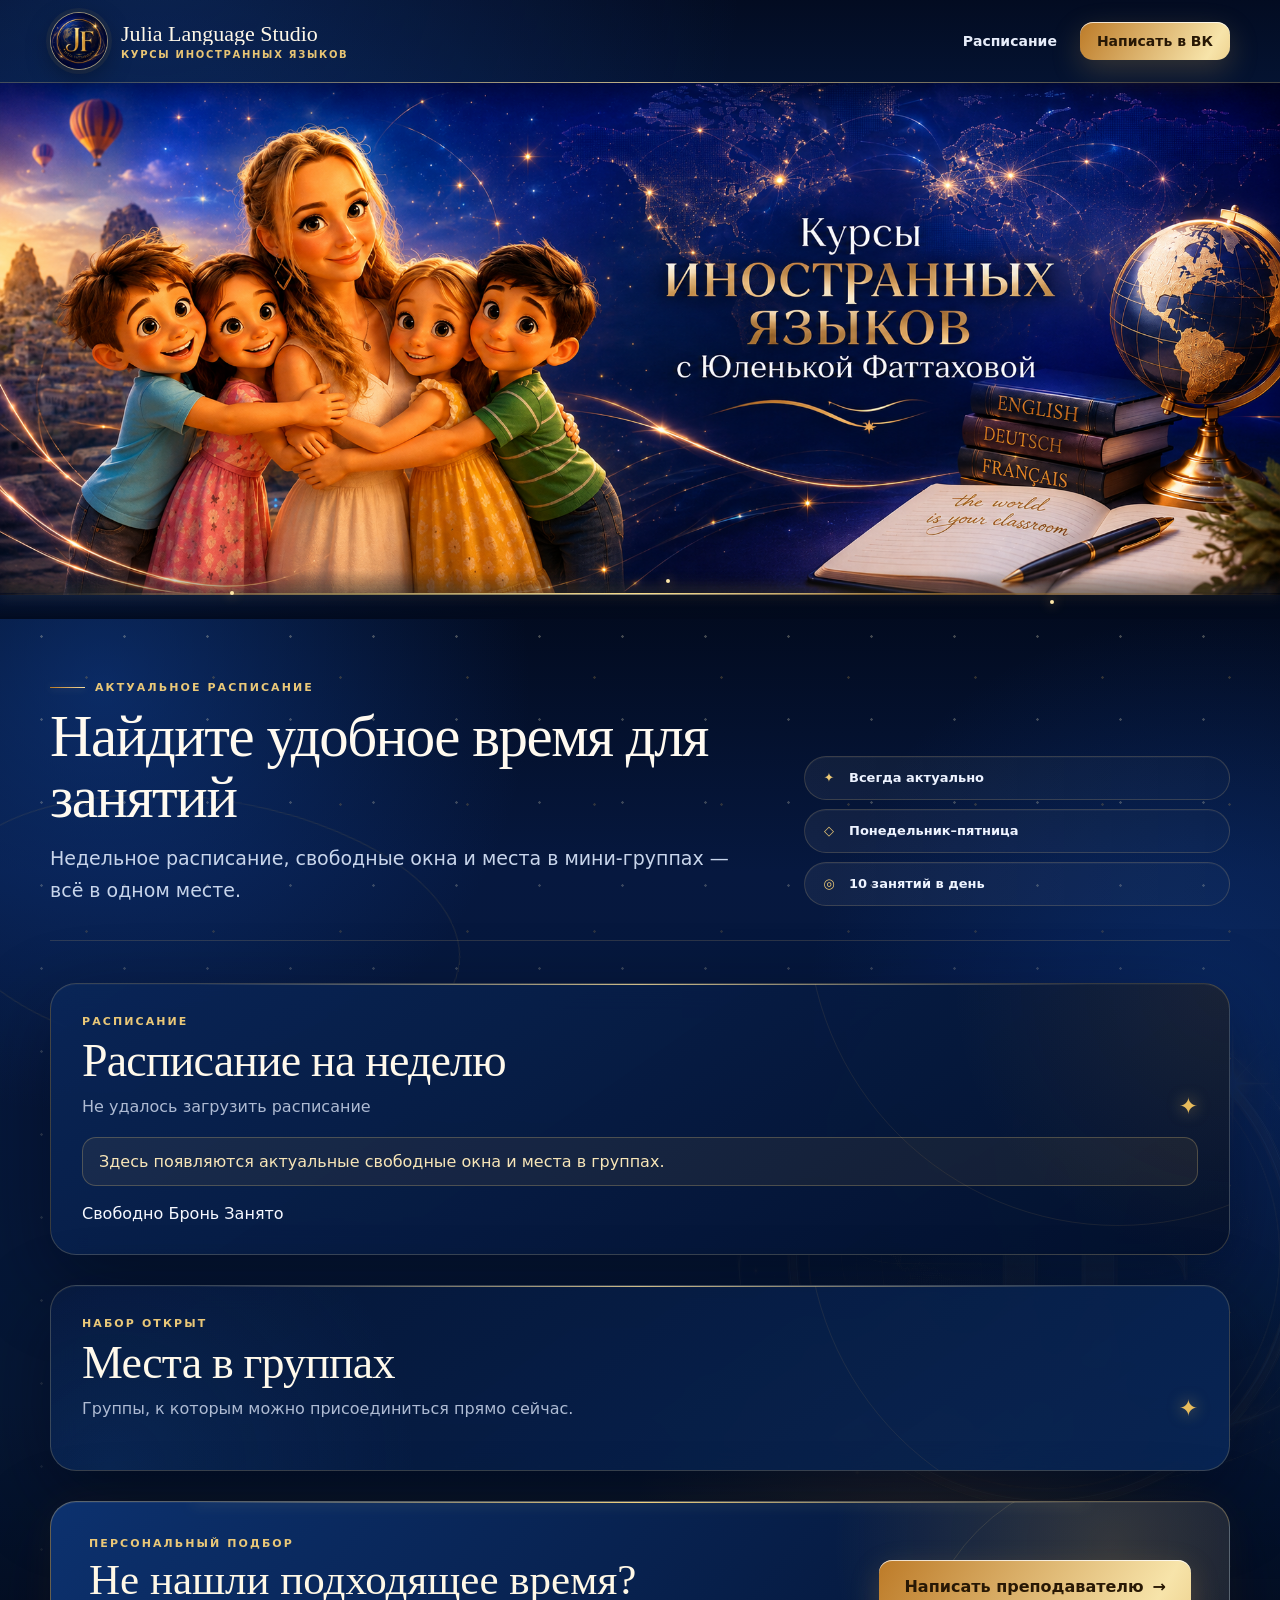
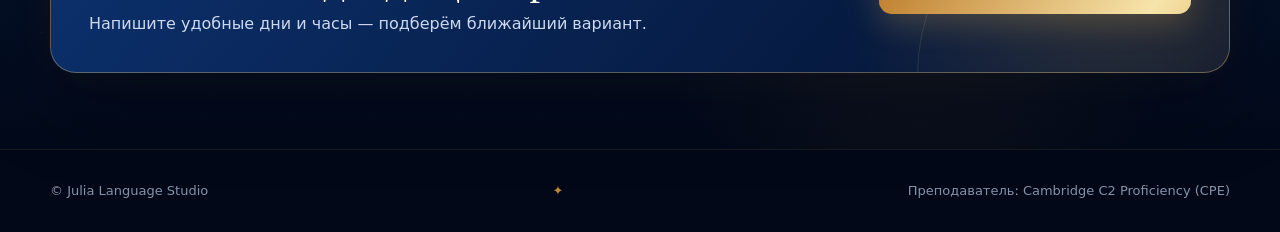
==== index.html @ e63763d5 "Replace free-window cards with weekly schedule grid" ====
<!doctype html>
<html lang="ru">
<head>
  <meta charset="utf-8">
  <meta name="viewport" content="width=device-width, initial-scale=1">
  <meta name="theme-color" content="#020b20">
  <title>Julia Language Studio — расписание</title>
  <meta name="description" content="Актуальное расписание и места в группах Julia Language Studio.">
  <link rel="stylesheet" href="styles.css?v=7">
  <link rel="stylesheet" href="schedule-grid.css?v=1">
</head>
<body class="public-body">
  <header class="topbar" id="top">
    <div class="container nav">
      <a class="brand" href="#top" aria-label="Julia Language Studio — на главную">
        <img class="brand-logo" src="assets/logo.png?v=6" alt="Логотип JF Julia Fattakhova">
        <span class="brand-copy">
          <strong>Julia Language Studio</strong>
          <span>Курсы иностранных языков</span>
        </span>
      </a>
      <nav class="nav-actions" aria-label="Основная навигация">
        <a class="nav-link" href="#schedule">Расписание</a>
        <a class="btn btn-gold btn-compact" href="https://vk.ru/club241020936" target="_blank" rel="noopener">Написать в ВК</a>
      </nav>
    </div>
  </header>

  <section class="cover-section" aria-label="Курсы иностранных языков с Юленькой Фаттаховой">
    <img class="cover-image" src="assets/cover.png?v=6" alt="Преподаватель Юлия Фаттахова с детьми на фоне карты мира" fetchpriority="high">
  </section>

  <main class="site-main">
    <div class="cover-transition" aria-hidden="true"><span></span><i></i><i></i><i></i></div>

    <section class="intro container reveal">
      <div class="intro-copy">
        <div class="eyebrow"><span></span> Актуальное расписание</div>
        <h1>Найдите удобное время для занятий</h1>
        <p>Недельное расписание, свободные окна и места в мини-группах — всё в одном месте.</p>
      </div>
      <div class="hero-badges" aria-label="Преимущества">
        <span class="badge"><span aria-hidden="true">✦</span> Всегда актуально</span>
        <span class="badge"><span aria-hidden="true">◇</span> Понедельник–пятница</span>
        <span class="badge"><span aria-hidden="true">◎</span> 10 занятий в день</span>
      </div>
    </section>

    <div class="container schedule-container">
      <section class="section schedule-shell reveal" id="schedule">
        <div class="section-head">
          <div>
            <div class="section-kicker">Расписание</div>
            <h2>Расписание на неделю</h2>
            <p id="updatedText">Загружаю актуальное расписание…</p>
          </div>
          <span class="section-ornament" aria-hidden="true">✦</span>
        </div>
        <div id="notice" class="notice hidden"></div>

        <div class="schedule-legend" aria-label="Обозначения статусов">
          <span><i class="legend-dot legend-free"></i>Свободно</span>
          <span><i class="legend-dot legend-hold"></i>Бронь</span>
          <span><i class="legend-dot legend-busy"></i>Занято</span>
        </div>

        <div class="weekly-scroll" aria-live="polite">
          <div id="weeklySchedule"></div>
        </div>
      </section>

      <section class="section schedule-shell groups-shell reveal" id="groupsSection">
        <div class="section-head">
          <div>
            <div class="section-kicker">Набор открыт</div>
            <h2>Места в группах</h2>
            <p>Группы, к которым можно присоединиться прямо сейчас.</p>
          </div>
          <span class="section-ornament" aria-hidden="true">✦</span>
        </div>
        <div class="grid" id="groupsGrid" aria-live="polite"></div>
      </section>

      <section class="cta reveal">
        <div class="cta-copy">
          <div class="section-kicker">Персональный подбор</div>
          <h2>Не нашли подходящее время?</h2>
          <p>Напишите удобные дни и часы — подберём ближайший вариант.</p>
        </div>
        <div class="cta-actions">
          <a class="btn btn-gold btn-large" href="https://vk.ru/club241020936" target="_blank" rel="noopener">Написать преподавателю <span aria-hidden="true">→</span></a>
        </div>
      </section>
    </div>
  </main>

  <footer class="footer">
    <div class="container footer-inner">
      <span>© Julia Language Studio</span>
      <span class="footer-star" aria-hidden="true">✦</span>
      <span>Преподаватель: Cambridge C2 Proficiency (CPE)</span>
    </div>
  </footer>

  <script src="app.js?v=7"></script>
</body>
</html>
---- styles.css ----
:root {
  --night: #020817;
  --navy: #030d26;
  --navy-2: #06183f;
  --navy-3: #0b2c68;
  --gold: #d6a84e;
  --gold-light: #f5dda0;
  --gold-dark: #9d641c;
  --cream: #fff8e8;
  --text: #f7f9ff;
  --muted: #aebbd3;
  --ink: #17233c;
  --green: #58d9a0;
  --yellow: #f2bd55;
  --red: #dc7777;
  --line: rgba(240, 205, 126, .22);
  --glass: rgba(7, 25, 61, .78);
  --shadow: 0 28px 80px rgba(0, 4, 17, .42);
  --radius: 26px;
}

* { box-sizing: border-box; }
html { scroll-behavior: smooth; }
body { margin: 0; font-family: Inter, ui-sans-serif, system-ui, -apple-system, BlinkMacSystemFont, "Segoe UI", sans-serif; }
a { color: inherit; }
button, input, select, textarea { font: inherit; }
button { cursor: pointer; }
img { max-width: 100%; }
.hidden { display: none !important; }
.container { width: min(1180px, calc(100% - 40px)); margin-inline: auto; }

.btn {
  position: relative;
  isolation: isolate;
  overflow: hidden;
  border: 0;
  border-radius: 13px;
  padding: 12px 18px;
  font-weight: 800;
  text-decoration: none;
  display: inline-flex;
  align-items: center;
  justify-content: center;
  gap: 9px;
  transition: transform .24s ease, box-shadow .24s ease, border-color .24s ease;
}
.btn-gold {
  color: #281805;
  background: linear-gradient(120deg, #bd7b28 0%, #f7e4aa 42%, #d4a249 68%, #a9671e 100%);
  background-size: 220% 100%;
  box-shadow: 0 10px 30px rgba(214, 168, 78, .24), inset 0 1px 0 rgba(255, 255, 255, .76);
}
.btn-ghost { color: #fff; border: 1px solid rgba(242, 216, 141, .34); background: rgba(255, 255, 255, .035); }
.btn-primary { background: linear-gradient(135deg, #286ee1, #174ba5); color: #fff; }
.btn-secondary { background: #edf3ff; color: #1a4b9b; }
.btn-danger { background: #fff0f0; color: #b63737; }
.btn-success { background: #e8f8f1; color: #14764e; }
.btn-compact { padding: 11px 17px; font-size: 14px; }
.btn-large { min-height: 54px; padding-inline: 25px; }

/* ---------- PUBLIC SITE ---------- */
.public-body {
  min-width: 0;
  min-height: 100vh;
  overflow-x: hidden;
  color: var(--text);
  background: var(--night);
}

.topbar {
  position: relative;
  z-index: 20;
  background:
    radial-gradient(circle at 12% -70%, rgba(28, 84, 184, .32), transparent 52%),
    linear-gradient(180deg, rgba(3, 12, 34, .98), rgba(4, 19, 50, .98));
  border-bottom: 1px solid rgba(245, 221, 160, .25);
  box-shadow: 0 8px 30px rgba(0, 0, 0, .32);
}
.topbar::after {
  content: "";
  position: absolute;
  inset: auto 0 -1px;
  height: 1px;
  background: linear-gradient(90deg, transparent 10%, rgba(245, 221, 160, .7), transparent 90%);
}
.nav {
  min-height: 82px;
  display: flex;
  align-items: center;
  justify-content: space-between;
  gap: 20px;
}
.brand {
  display: flex;
  align-items: center;
  gap: 13px;
  min-width: 0;
  text-decoration: none;
}
.brand-logo {
  width: 58px;
  height: 58px;
  flex: 0 0 auto;
  object-fit: contain;
  border-radius: 50%;
  border: 1px solid rgba(245, 221, 160, .6);
  background: #06163a;
  box-shadow: 0 0 0 4px rgba(214, 168, 78, .07), 0 8px 25px rgba(0, 0, 0, .35);
}
.brand-copy { display: grid; gap: 4px; min-width: 0; }
.brand-copy strong {
  overflow: hidden;
  color: var(--cream);
  font-family: Georgia, "Times New Roman", serif;
  font-size: clamp(18px, 2vw, 22px);
  font-weight: 500;
  line-height: 1.05;
  white-space: nowrap;
  text-overflow: ellipsis;
}
.brand-copy > span {
  color: #e8c574;
  font-size: 10px;
  font-weight: 700;
  letter-spacing: .17em;
  text-transform: uppercase;
}
.nav-actions { display: flex; align-items: center; justify-content: flex-end; gap: 23px; }
.nav-link {
  color: #e7edfa;
  font-size: 14px;
  font-weight: 700;
  text-decoration: none;
  transition: color .2s ease;
}

.cover-section {
  position: relative;
  width: 100%;
  overflow: hidden;
  line-height: 0;
  background: #061536;
}
.cover-section::after {
  content: "";
  position: absolute;
  inset: auto 0 0;
  height: 2px;
  background: linear-gradient(90deg, transparent, #f7d980 30%, #fff5cf 50%, #d59435 70%, transparent);
  box-shadow: 0 0 18px rgba(238, 186, 78, .8);
}
.cover-image {
  display: block;
  width: 100%;
  height: auto;
  margin: 0;
}

.site-main {
  position: relative;
  isolation: isolate;
  padding: 66px 0 76px;
  background:
    radial-gradient(circle at 8% 8%, rgba(17, 65, 148, .56), transparent 27%),
    radial-gradient(circle at 94% 36%, rgba(15, 63, 146, .42), transparent 28%),
    radial-gradient(circle at 72% 82%, rgba(199, 138, 37, .12), transparent 22%),
    linear-gradient(180deg, #020a1d 0%, #06183f 24%, #061735 70%, #020919 100%);
}
.site-main::before {
  content: "";
  position: absolute;
  inset: 0;
  z-index: -2;
  pointer-events: none;
  opacity: .34;
  background-image:
    radial-gradient(circle, rgba(255, 245, 207, .78) 0 1px, transparent 1.5px),
    radial-gradient(circle, rgba(214, 168, 78, .7) 0 1px, transparent 1.5px);
  background-position: 0 0, 23px 19px;
  background-size: 83px 83px, 127px 127px;
  mask-image: linear-gradient(to bottom, #000, rgba(0, 0, 0, .25) 82%, transparent);
}
.site-main::after {
  content: "";
  position: absolute;
  z-index: -1;
  right: -90px;
  top: 29%;
  width: min(650px, 60vw);
  aspect-ratio: 1;
  opacity: .035;
  background: url("assets/logo.png?v=6") center / contain no-repeat;
  pointer-events: none;
}
.cover-transition {
  position: absolute;
  z-index: 1;
  inset: -24px 0 auto;
  height: 48px;
  pointer-events: none;
  background: linear-gradient(180deg, rgba(1, 6, 18, 0), rgba(2, 10, 29, .95));
}
.cover-transition span {
  position: absolute;
  top: 22px;
  left: 0;
  right: 0;
  height: 1px;
  background: linear-gradient(90deg, transparent 4%, rgba(214, 168, 78, .2), #f8dc8a 50%, rgba(214, 168, 78, .2), transparent 96%);
  box-shadow: 0 0 13px rgba(238, 186, 78, .9);
}
.cover-transition i {
  position: absolute;
  width: 4px;
  height: 4px;
  top: 20px;
  left: 18%;
  border-radius: 50%;
  background: #ffe8a9;
  box-shadow: 0 0 12px #edaf43;
  animation: particle-float 4s ease-in-out infinite;
}
.cover-transition i:nth-of-type(2) { left: 52%; top: 8px; animation-delay: -1.2s; }
.cover-transition i:nth-of-type(3) { left: 82%; top: 29px; animation-delay: -2.5s; }

.intro {
  position: relative;
  display: grid;
  grid-template-columns: minmax(0, 1.25fr) minmax(280px, .75fr);
  align-items: end;
  gap: 44px;
  margin-bottom: 42px;
  padding-block: 12px 34px;
  border-bottom: 1px solid rgba(240, 205, 126, .16);
}
.intro::before {
  content: "";
  position: absolute;
  left: -110px;
  bottom: -120px;
  width: 520px;
  height: 260px;
  z-index: -1;
  border: 1px solid rgba(226, 176, 73, .12);
  border-radius: 50%;
  transform: rotate(8deg);
}
.eyebrow, .section-kicker {
  color: #eac878;
  font-size: 11px;
  font-weight: 850;
  letter-spacing: .19em;
  text-transform: uppercase;
}
.eyebrow { display: inline-flex; align-items: center; gap: 10px; }
.eyebrow span { width: 35px; height: 1px; background: linear-gradient(90deg, #b77822, #f6dda0); box-shadow: 0 0 8px rgba(246, 221, 160, .4); }
.intro h1 {
  max-width: 760px;
  margin: 12px 0 15px;
  color: #fffaf0;
  font-family: Georgia, "Times New Roman", serif;
  font-size: clamp(38px, 4.6vw, 62px);
  font-weight: 400;
  line-height: 1.04;
  letter-spacing: -.025em;
}
.intro p {
  max-width: 740px;
  margin: 0;
  color: #c8d5eb;
  font-size: clamp(16px, 1.55vw, 19px);
  line-height: 1.65;
}
.hero-badges { display: grid; gap: 9px; justify-items: stretch; }
.badge {
  display: flex;
  align-items: center;
  gap: 10px;
  min-height: 44px;
  padding: 9px 14px;
  border: 1px solid rgba(240, 205, 126, .18);
  border-radius: 999px;
  color: #edf3ff;
  font-size: 13px;
  font-weight: 700;
  background: linear-gradient(90deg, rgba(255, 255, 255, .055), rgba(255, 255, 255, .02));
  box-shadow: inset 0 1px 0 rgba(255, 255, 255, .035);
  backdrop-filter: blur(10px);
}
.badge > span { width: 20px; color: #edc976; text-align: center; }

.schedule-container { position: relative; }
.section { margin-bottom: 30px; scroll-margin-top: 20px; }
.schedule-shell {
  position: relative;
  overflow: hidden;
  padding: 31px;
  border: 1px solid rgba(240, 205, 126, .21);
  border-radius: var(--radius);
  background:
    radial-gradient(circle at 100% 0%, rgba(202, 146, 46, .1), transparent 23%),
    linear-gradient(145deg, rgba(10, 38, 88, .9), rgba(3, 16, 43, .94));
  box-shadow: var(--shadow), inset 0 1px 0 rgba(255, 255, 255, .035);
  backdrop-filter: blur(14px);
}
.schedule-shell::before {
  content: "";
  position: absolute;
  inset: 0 12% auto;
  height: 1px;
  background: linear-gradient(90deg, transparent, rgba(247, 221, 152, .82), transparent);
}
.schedule-shell::after {
  content: "";
  position: absolute;
  right: -200px;
  top: -380px;
  width: 620px;
  height: 620px;
  border: 1px solid rgba(235, 187, 86, .09);
  border-radius: 50%;
  pointer-events: none;
}
.groups-shell {
  background:
    radial-gradient(circle at 5% 100%, rgba(28, 91, 177, .18), transparent 27%),
    linear-gradient(145deg, rgba(5, 22, 55, .96), rgba(9, 39, 88, .88));
}
.section-head {
  position: relative;
  z-index: 1;
  display: flex;
  align-items: end;
  justify-content: space-between;
  gap: 20px;
  margin-bottom: 18px;
}
.section-head h2 {
  margin: 6px 0 0;
  color: #fff9eb;
  font-family: Georgia, "Times New Roman", serif;
  font-size: clamp(32px, 4vw, 46px);
  font-weight: 400;
  letter-spacing: -.018em;
}
.section-head p { margin: 8px 0 0; color: var(--muted); line-height: 1.5; }
.section-ornament { color: #e8bc5c; font-size: 23px; text-shadow: 0 0 16px rgba(232, 188, 92, .65); }
.notice {
  position: relative;
  z-index: 1;
  margin-bottom: 18px;
  padding: 14px 16px;
  border: 1px solid rgba(240, 205, 126, .25);
  border-radius: 14px;
  color: #f8e6b8;
  background: rgba(213, 162, 74, .08);
}
.filters { position: relative; z-index: 1; display: flex; flex-wrap: wrap; gap: 9px; margin: 16px 0 23px; }
.filter-btn {
  min-height: 40px;
  padding: 9px 16px;
  border: 1px solid rgba(240, 205, 126, .2);
  border-radius: 999px;
  color: #dce7fa;
  font-size: 13px;
  font-weight: 750;
  background: rgba(255, 255, 255, .04);
  box-shadow: inset 0 1px 0 rgba(255, 255, 255, .035);
  transition: color .22s ease, border-color .22s ease, background .22s ease, box-shadow .22s ease, transform .22s ease;
}
.filter-btn.active {
  color: #2a1904;
  border-color: #e5b95e;
  background: linear-gradient(135deg, #f5dda0, #d4a14a);
  box-shadow: 0 7px 24px rgba(213, 162, 74, .19), inset 0 1px 0 rgba(255, 255, 255, .62);
}
.grid { position: relative; z-index: 1; display: grid; grid-template-columns: repeat(3, minmax(0, 1fr)); gap: 16px; }
.card {
  position: relative;
  display: flex;
  min-width: 0;
  flex-direction: column;
  padding: 21px;
  border: 1px solid rgba(240, 205, 126, .2);
  border-radius: 20px;
  color: #eff5ff;
  background:
    radial-gradient(circle at 100% 0%, rgba(216, 164, 74, .1), transparent 28%),
    linear-gradient(145deg, rgba(14, 47, 102, .82), rgba(5, 24, 59, .92));
  box-shadow: 0 15px 38px rgba(0, 4, 18, .26), inset 0 1px 0 rgba(255, 255, 255, .035);
  transition: transform .28s ease, border-color .28s ease, box-shadow .28s ease;
  animation: card-in .55s both;
}
.card::before {
  content: "";
  position: absolute;
  inset: 0 17px auto;
  height: 1px;
  background: linear-gradient(90deg, transparent, rgba(247, 221, 152, .78), transparent);
}
.card:nth-child(2) { animation-delay: .08s; }
.card:nth-child(3) { animation-delay: .16s; }
.slot-top { display: flex; justify-content: space-between; gap: 13px; align-items: flex-start; }
.slot-date { color: #f7e4af; font-size: 17px; font-weight: 800; text-transform: capitalize; }
.slot-time { margin-top: 10px; color: #fff; font-size: clamp(31px, 3vw, 38px); font-weight: 850; line-height: 1; letter-spacing: -.025em; }
.slot-meta { display: flex; flex-wrap: wrap; gap: 7px; margin-top: 16px; }
.chip {
  padding: 6px 9px;
  border: 1px solid rgba(255, 255, 255, .065);
  border-radius: 999px;
  color: #d7e3f8;
  font-size: 11px;
  font-weight: 750;
  background: rgba(255, 255, 255, .055);
}
.status { display: inline-flex; align-items: center; gap: 7px; padding: 7px 9px; border-radius: 999px; font-size: 11px; font-weight: 850; white-space: nowrap; }
.status::before { content: ""; width: 7px; height: 7px; border-radius: 50%; background: currentColor; box-shadow: 0 0 8px currentColor; }
.status-free { color: var(--green); background: rgba(77, 210, 150, .1); }
.status-hold { color: var(--yellow); background: rgba(242, 189, 85, .1); }
.status-busy { color: var(--red); background: rgba(220, 119, 119, .1); }
.slot-note { margin: 15px 0 0; color: #bac7dc; line-height: 1.5; }
.card-action {
  display: inline-flex;
  align-items: center;
  justify-content: space-between;
  gap: 12px;
  width: 100%;
  min-height: 44px;
  margin-top: auto;
  padding: 15px 2px 0;
  border-top: 1px solid rgba(240, 205, 126, .13);
  color: #efcb77;
  font-size: 13px;
  font-weight: 800;
  text-decoration: none;
}
.slot-meta + .card-action, .slot-note + .card-action { margin-top: 18px; }
.card-action span { font-size: 17px; transition: transform .2s ease; }
.group-card h3 { margin: 0 0 8px; color: #fff4d1; font-family: Georgia, "Times New Roman", serif; font-size: 23px; font-weight: 500; }
.group-card .big-number { color: #efcb77; font-size: 30px; font-weight: 850; }
.group-row { display: flex; justify-content: space-between; gap: 14px; padding: 9px 0; color: #aebbd0; border-bottom: 1px solid rgba(255, 255, 255, .07); font-size: 14px; }
.group-row:first-of-type { margin-top: 9px; }
.group-row:last-of-type { border-bottom: 0; }
.group-row b { color: #eef5ff; text-align: right; }
.empty {
  grid-column: 1 / -1;
  padding: 35px 22px;
  border: 1px dashed rgba(240, 205, 126, .24);
  border-radius: 20px;
  color: #aebbd1;
  text-align: center;
  background: rgba(255, 255, 255, .025);
}
.empty strong { display: block; margin-bottom: 7px; color: #fff4d2; font-family: Georgia, "Times New Roman", serif; font-size: 22px; font-weight: 500; }

.cta {
  position: relative;
  overflow: hidden;
  display: grid;
  grid-template-columns: minmax(0, 1.2fr) minmax(260px, .8fr);
  align-items: center;
  gap: 30px;
  padding: 35px 38px;
  border: 1px solid rgba(240, 205, 126, .34);
  border-radius: var(--radius);
  background:
    radial-gradient(circle at 90% 25%, rgba(231, 180, 74, .2), transparent 26%),
    linear-gradient(130deg, #0c316e, #061b42 68%, #07132e);
  box-shadow: var(--shadow), inset 0 1px 0 rgba(255, 255, 255, .06), 0 0 45px rgba(213, 162, 74, .06);
}
.cta::before {
  content: "";
  position: absolute;
  inset: 0 12% auto;
  height: 1px;
  background: linear-gradient(90deg, transparent, #f1d17f, transparent);
  box-shadow: 0 0 14px rgba(241, 209, 127, .7);
}
.cta::after {
  content: "";
  position: absolute;
  right: -100px;
  bottom: -210px;
  width: 410px;
  height: 410px;
  border: 1px solid rgba(241, 209, 127, .12);
  border-radius: 50%;
  pointer-events: none;
}
.cta-copy, .cta-actions { position: relative; z-index: 1; }
.cta h2 { margin: 7px 0 9px; color: #fff8e6; font-family: Georgia, "Times New Roman", serif; font-size: clamp(31px, 3.7vw, 43px); font-weight: 400; line-height: 1.05; }
.cta p { margin: 0; color: #cdd9ee; line-height: 1.6; }
.cta-actions { display: flex; justify-content: flex-end; }

.footer {
  color: #8492aa;
  background: #020817;
  border-top: 1px solid rgba(240, 205, 126, .1);
}
.footer-inner { min-height: 82px; display: flex; align-items: center; justify-content: space-between; gap: 16px; font-size: 13px; }
.footer-star { color: #bd8733; }

.reveal { animation: reveal-in .75s ease both; }
.schedule-shell { animation-delay: .08s; }
.groups-shell { animation-delay: .14s; }
.cta { animation-delay: .2s; }

@keyframes reveal-in { from { opacity: 0; transform: translateY(18px); } to { opacity: 1; transform: none; } }
@keyframes card-in { from { opacity: 0; transform: translateY(12px); } to { opacity: 1; transform: none; } }
@keyframes particle-float { 0%, 100% { transform: translateY(0); opacity: .45; } 50% { transform: translateY(-10px); opacity: 1; } }

@media (hover: hover) {
  .btn:hover { transform: translateY(-2px); }
  .btn-gold:hover { background-position: 100% 0; box-shadow: 0 14px 36px rgba(214, 168, 78, .34), inset 0 1px 0 rgba(255, 255, 255, .8); }
  .nav-link:hover { color: #f4d58d; }
  .filter-btn:hover { transform: translateY(-1px); border-color: rgba(240, 205, 126, .52); background-color: rgba(255, 255, 255, .065); }
  .filter-btn.active:hover { background: linear-gradient(135deg, #f5dda0, #d4a14a); }
  .card:hover { transform: translateY(-5px); border-color: rgba(245, 211, 132, .46); box-shadow: 0 22px 48px rgba(0, 4, 18, .38), 0 0 26px rgba(214, 168, 78, .08); }
  .card-action:hover span { transform: translateX(4px); }
}

/* ---------- ADMIN ---------- */
.admin-body { background: #f4f7fb; color: var(--ink); }
.admin-shell { width: min(1240px, calc(100% - 28px)); margin: 26px auto 60px; }
.admin-head { display: flex; justify-content: space-between; align-items: center; gap: 18px; margin-bottom: 20px; }
.admin-title h1 { margin: 0; color: var(--navy); font-size: clamp(32px, 5vw, 52px); line-height: 1; }
.admin-title p { margin: 8px 0 0; color: #6d7890; }
.panel { background: #fff; border: 1px solid #e3e9f2; border-radius: 22px; padding: 20px; box-shadow: 0 10px 30px rgba(18, 46, 92, .06); }
.panel h2 { margin: 0 0 14px; color: var(--navy); font-size: 20px; }
.login-box { max-width: 700px; margin: 70px auto; }
.security-note { background: #eef6ff; border: 1px solid #cfe2ff; color: #355b8f; border-radius: 14px; padding: 12px 14px; font-size: 13px; line-height: 1.5; }
.stat-row { display: grid; grid-template-columns: repeat(3, 1fr); gap: 10px; margin-bottom: 18px; }
.stat { background: #fff; border: 1px solid #e3e9f2; border-radius: 18px; padding: 15px; }
.stat b { display: block; color: var(--navy); font-size: 27px; }
.stat span { color: #778299; font-size: 12px; font-weight: 700; text-transform: uppercase; letter-spacing: .07em; }
.admin-grid { display: grid; grid-template-columns: 360px 1fr; gap: 18px; align-items: start; }
.form-grid { display: grid; grid-template-columns: repeat(2, minmax(0, 1fr)); gap: 12px; }
.field { display: flex; flex-direction: column; gap: 6px; }
.field.full { grid-column: 1 / -1; }
.field label { color: #59677e; font-size: 13px; font-weight: 800; }
.input, .select, .textarea { width: 100%; color: var(--ink); background: #fff; border: 1px solid #d9e1ef; border-radius: 12px; padding: 11px 12px; outline: none; }
.input:focus, .select:focus, .textarea:focus { border-color: #5e91e9; box-shadow: 0 0 0 3px rgba(55, 116, 218, .1); }
.textarea { min-height: 88px; resize: vertical; }
.check { display: flex; align-items: center; gap: 8px; color: #55627a; font-size: 14px; }
.actions { display: flex; flex-wrap: wrap; gap: 9px; margin-top: 14px; }
.admin-list { display: grid; gap: 10px; }
.admin-item { display: grid; grid-template-columns: 1fr auto; gap: 12px; align-items: center; padding: 14px; border: 1px solid #e3e9f2; border-radius: 16px; }
.admin-item-title { color: var(--navy); font-weight: 850; }
.admin-item-sub { margin-top: 4px; color: #748096; font-size: 13px; }
.admin-item-actions { display: flex; gap: 6px; }
.icon-btn { border: 0; border-radius: 10px; padding: 9px 10px; background: #f1f5fb; color: #37517a; }
.icon-btn.danger { background: #fff0f0; color: #b43d3d; }
.toast { position: fixed; right: 18px; bottom: 18px; z-index: 20; display: none; max-width: 360px; padding: 13px 16px; color: #fff; background: #0b214f; border-radius: 14px; box-shadow: var(--shadow); }
.toast.show { display: block; }

@media (max-width: 900px) {
  .intro { grid-template-columns: 1fr; gap: 23px; }
  .hero-badges { grid-template-columns: repeat(3, 1fr); }
  .badge { align-items: flex-start; border-radius: 16px; }
  .grid { grid-template-columns: repeat(2, minmax(0, 1fr)); }
  .cta { grid-template-columns: 1fr; }
  .cta-actions { justify-content: flex-start; }
  .admin-grid { grid-template-columns: 1fr; }
}

@media (max-width: 680px) {
  .container { width: min(100% - 22px, 1180px); }
  .nav { min-height: 72px; gap: 9px; }
  .brand { gap: 9px; }
  .brand-logo { width: 47px; height: 47px; }
  .brand-copy strong { max-width: 175px; font-size: 15px; }
  .brand-copy > span { display: none; }
  .nav-actions { gap: 0; }
  .nav-link { display: none; }
  .btn-compact { min-height: 42px; padding: 9px 12px; font-size: 12px; white-space: nowrap; }
  .site-main { padding: 42px 0 50px; }
  .intro { gap: 21px; margin-bottom: 25px; padding: 3px 0 26px; }
  .intro h1 { margin-top: 10px; font-size: clamp(34px, 10vw, 44px); }
  .intro p { font-size: 16px; line-height: 1.55; }
  .hero-badges { grid-template-columns: 1fr; gap: 7px; }
  .badge { min-height: 40px; align-items: center; border-radius: 999px; }
  .schedule-shell, .cta { padding: 23px 17px; border-radius: 21px; }
  .section-head { align-items: flex-start; }
  .section-head h2 { font-size: 34px; }
  .section-ornament { display: none; }
  .filters { flex-wrap: nowrap; gap: 7px; margin-inline: -17px; padding-inline: 17px; overflow-x: auto; scrollbar-width: none; }
  .filters::-webkit-scrollbar { display: none; }
  .filter-btn { flex: 0 0 auto; min-height: 42px; }
  .grid { grid-template-columns: 1fr; }
  .card { padding: 19px; }
  .cta { gap: 22px; }
  .cta h2 { font-size: 33px; }
  .cta-actions, .cta .btn { width: 100%; }
  .footer-inner { min-height: 106px; align-items: flex-start; justify-content: center; flex-direction: column; gap: 6px; padding-block: 20px; }
  .footer-star { display: none; }
  .form-grid { grid-template-columns: 1fr; }
  .field.full { grid-column: auto; }
  .stat-row { grid-template-columns: 1fr; }
  .admin-head { align-items: flex-start; flex-direction: column; }
}

@media (max-width: 390px) {
  .brand-copy strong { max-width: 152px; font-size: 14px; }
  .brand-logo { width: 44px; height: 44px; }
  .btn-compact { padding-inline: 10px; }
}

@media (prefers-reduced-motion: reduce) {
  html { scroll-behavior: auto; }
  *, *::before, *::after { animation-duration: .01ms !important; animation-iteration-count: 1 !important; transition-duration: .01ms !important; }
}
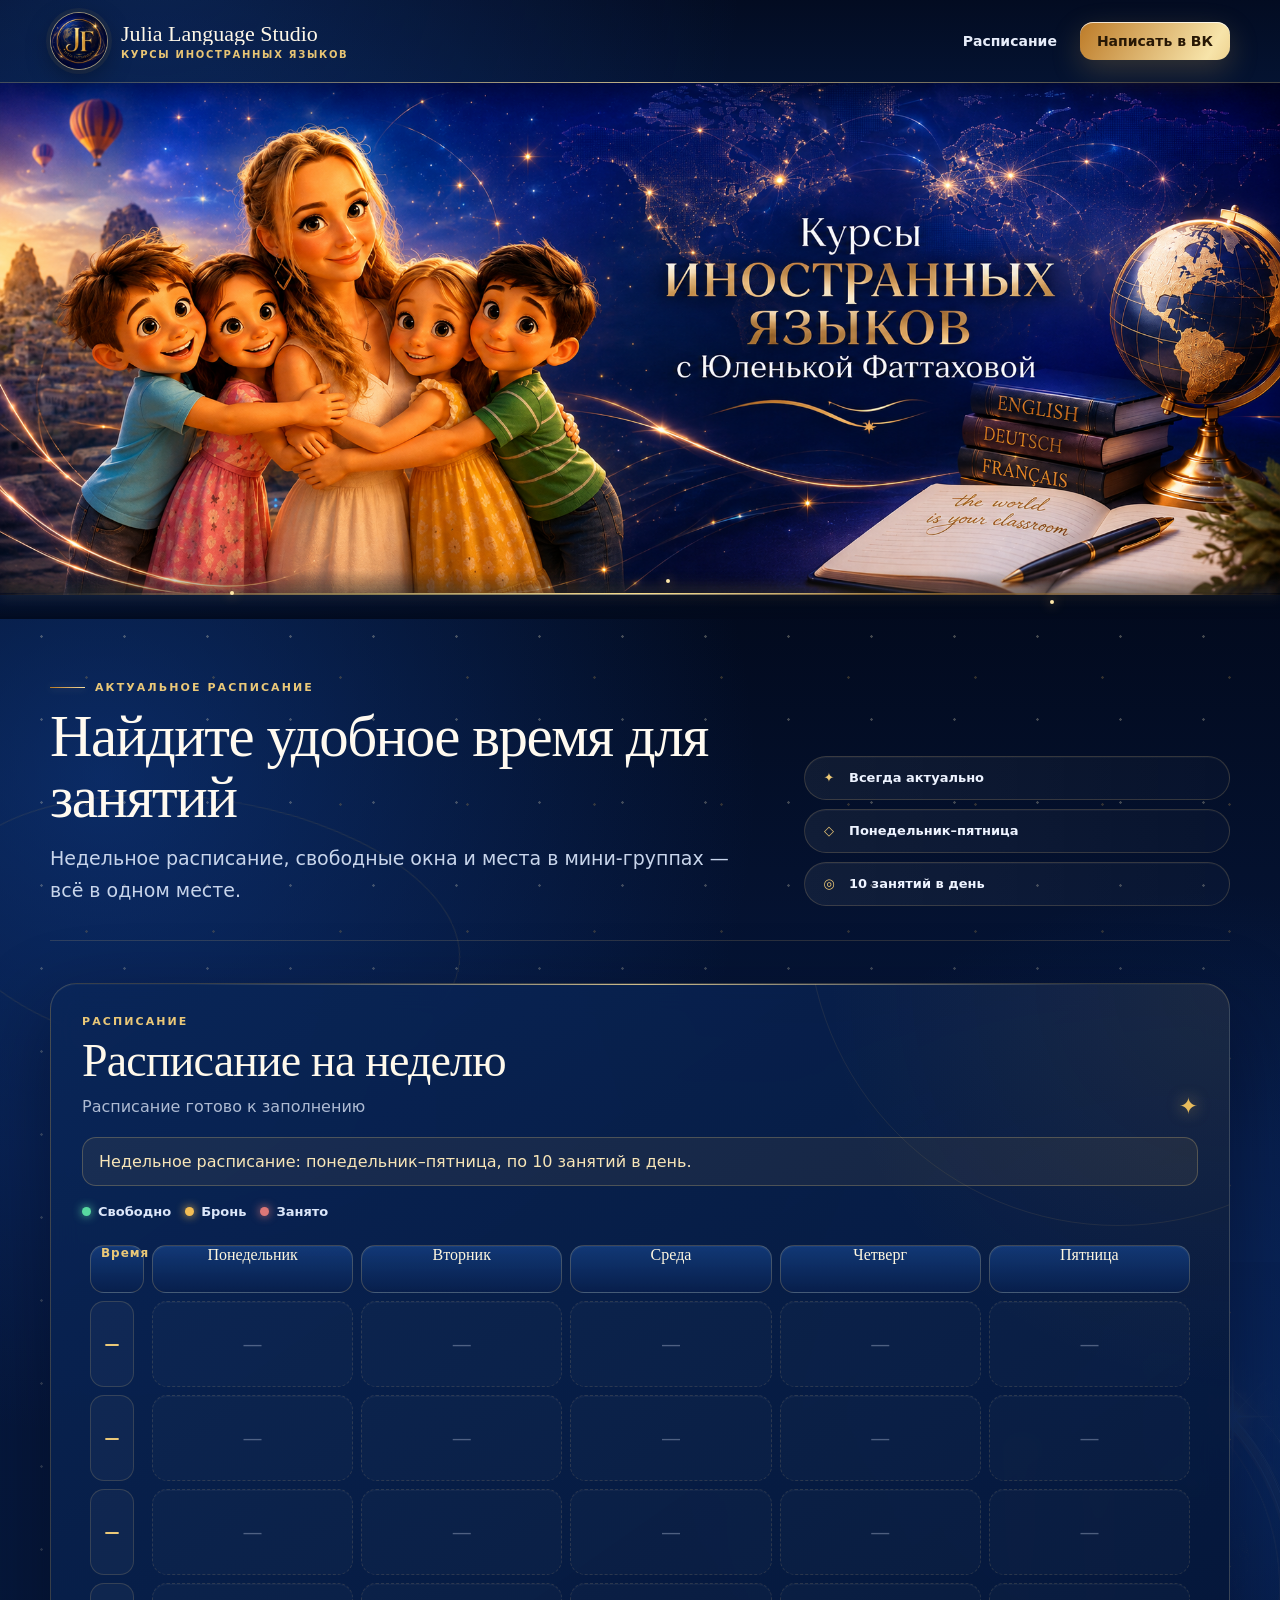
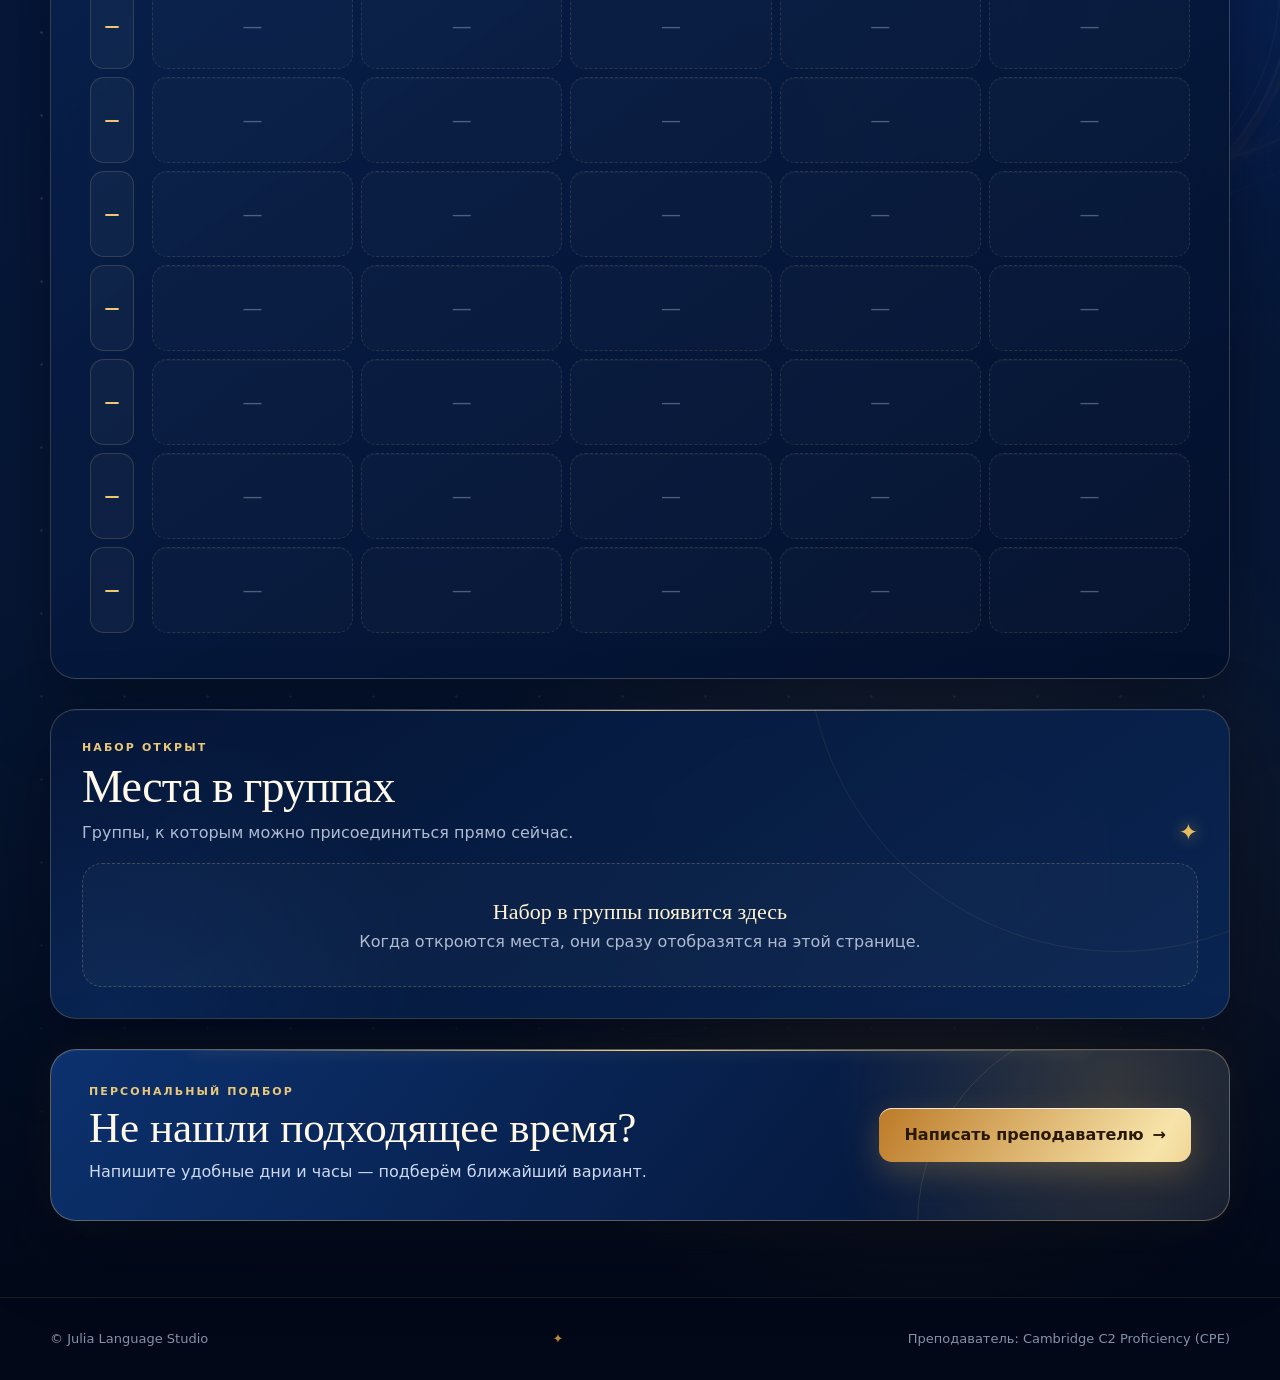
==== commit d89c25a3: "Refresh weekly timetable assets" ====
--- a/index.html
+++ b/index.html
@@ -6,8 +6,8 @@
   <meta name="theme-color" content="#020b20">
   <title>Julia Language Studio — расписание</title>
   <meta name="description" content="Актуальное расписание и места в группах Julia Language Studio.">
-  <link rel="stylesheet" href="styles.css?v=7">
-  <link rel="stylesheet" href="schedule-grid.css?v=1">
+  <link rel="stylesheet" href="styles.css?v=8">
+  <link rel="stylesheet" href="schedule-grid.css?v=2">
 </head>
 <body class="public-body">
   <header class="topbar" id="top">
@@ -102,6 +102,6 @@
     </div>
   </footer>
 
-  <script src="app.js?v=7"></script>
+  <script src="app.js?v=8"></script>
 </body>
 </html>
--- a/schedule-grid.css
+++ b/schedule-grid.css
@@ -0,0 +1,228 @@
+/* Weekly schedule: Monday-Friday x 10 lessons */
+.schedule-legend {
+  position: relative;
+  z-index: 1;
+  display: flex;
+  flex-wrap: wrap;
+  gap: 14px;
+  margin: 4px 0 18px;
+  color: #dce7fa;
+  font-size: 13px;
+  font-weight: 700;
+}
+.schedule-legend > span {
+  display: inline-flex;
+  align-items: center;
+  gap: 7px;
+}
+.legend-dot {
+  width: 9px;
+  height: 9px;
+  border-radius: 50%;
+  display: inline-block;
+  box-shadow: 0 0 10px currentColor;
+}
+.legend-free { color: #58d9a0; background: #58d9a0; }
+.legend-hold { color: #f2bd55; background: #f2bd55; }
+.legend-busy { color: #dc7777; background: #dc7777; }
+
+.weekly-scroll {
+  position: relative;
+  z-index: 1;
+  width: 100%;
+  overflow-x: auto;
+  padding-bottom: 6px;
+  scrollbar-color: rgba(237, 201, 118, .45) rgba(255,255,255,.04);
+}
+.weekly-scroll::-webkit-scrollbar { height: 10px; }
+.weekly-scroll::-webkit-scrollbar-track { background: rgba(255,255,255,.035); border-radius: 999px; }
+.weekly-scroll::-webkit-scrollbar-thumb { background: rgba(237,201,118,.38); border-radius: 999px; }
+
+.weekly-table {
+  width: 100%;
+  min-width: 1040px;
+  border-collapse: separate;
+  border-spacing: 8px;
+  table-layout: fixed;
+}
+.weekly-table th,
+.weekly-table td {
+  padding: 0;
+  vertical-align: top;
+}
+.weekly-table thead th {
+  height: 48px;
+  padding: 0 10px;
+  border: 1px solid rgba(240,205,126,.23);
+  border-radius: 14px;
+  color: #fff7df;
+  background: linear-gradient(180deg, rgba(20,61,126,.86), rgba(8,31,76,.94));
+  font-family: Georgia, "Times New Roman", serif;
+  font-size: 16px;
+  font-weight: 500;
+  text-align: center;
+  box-shadow: inset 0 1px 0 rgba(255,255,255,.05);
+}
+.lesson-corner {
+  width: 54px;
+  color: #eac878 !important;
+  font-family: Inter, ui-sans-serif, system-ui, sans-serif !important;
+  font-size: 12px !important;
+  font-weight: 900 !important;
+  letter-spacing: .08em;
+}
+.day-short { display: none; }
+.lesson-number {
+  width: 54px;
+  text-align: center;
+}
+.lesson-number span {
+  width: 44px;
+  min-height: 86px;
+  display: grid;
+  place-items: center;
+  border: 1px solid rgba(240,205,126,.17);
+  border-radius: 14px;
+  color: #eac878;
+  background: rgba(255,255,255,.035);
+  font-size: 15px;
+  font-weight: 900;
+}
+
+.week-cell {
+  min-height: 86px;
+  height: 100%;
+  padding: 11px 12px 10px;
+  border: 1px solid rgba(240,205,126,.14);
+  border-radius: 15px;
+  background: linear-gradient(145deg, rgba(12,42,94,.68), rgba(4,22,55,.86));
+  box-shadow: inset 0 1px 0 rgba(255,255,255,.035);
+  transition: transform .2s ease, border-color .2s ease, box-shadow .2s ease;
+}
+.week-cell-top {
+  display: flex;
+  align-items: flex-start;
+  justify-content: space-between;
+  gap: 7px;
+}
+.week-time {
+  color: #fff;
+  font-size: 18px;
+  line-height: 1;
+  letter-spacing: -.02em;
+}
+.week-status {
+  padding: 4px 6px;
+  border-radius: 999px;
+  font-size: 9px;
+  font-weight: 900;
+  white-space: nowrap;
+  text-transform: uppercase;
+  letter-spacing: .04em;
+}
+.week-title {
+  margin-top: 8px;
+  color: #fff1c7;
+  font-size: 12px;
+  font-weight: 800;
+  line-height: 1.25;
+}
+.week-details {
+  margin-top: 4px;
+  color: #aebbd3;
+  font-size: 10px;
+  line-height: 1.3;
+}
+.week-book {
+  display: inline-flex;
+  margin-top: 8px;
+  color: #f1cc75;
+  font-size: 10px;
+  font-weight: 850;
+  text-decoration: none;
+}
+.week-dash {
+  min-height: 62px;
+  display: grid;
+  place-items: center;
+  color: rgba(199,211,232,.36);
+  font-size: 20px;
+}
+.week-empty { background: rgba(255,255,255,.018); border-style: dashed; }
+.week-free {
+  border-color: rgba(88,217,160,.34);
+  background: linear-gradient(145deg, rgba(14,82,70,.50), rgba(4,34,45,.82));
+}
+.week-free .week-status { color: #77e9b5; background: rgba(88,217,160,.12); }
+.week-hold {
+  border-color: rgba(242,189,85,.34);
+  background: linear-gradient(145deg, rgba(93,66,17,.48), rgba(49,34,10,.82));
+}
+.week-hold .week-status { color: #f4cb77; background: rgba(242,189,85,.12); }
+.week-busy {
+  border-color: rgba(220,119,119,.28);
+  background: linear-gradient(145deg, rgba(73,34,48,.50), rgba(35,22,37,.84));
+  opacity: .8;
+}
+.week-busy .week-status { color: #ee9a9a; background: rgba(220,119,119,.12); }
+
+@media (hover:hover) {
+  .week-cell:not(.week-empty):hover {
+    transform: translateY(-2px);
+    border-color: rgba(245,211,132,.46);
+    box-shadow: 0 12px 28px rgba(0,4,18,.24), 0 0 18px rgba(214,168,78,.06);
+  }
+}
+
+/* Admin weekly editor */
+.week-editor-form {
+  display: grid;
+  grid-template-columns: repeat(2, minmax(0, 1fr));
+  gap: 12px;
+  margin-bottom: 16px;
+}
+.week-editor-form .full { grid-column: 1 / -1; }
+.week-admin-scroll { overflow-x: auto; margin-top: 16px; }
+.week-admin-table {
+  width: 100%;
+  min-width: 900px;
+  border-collapse: separate;
+  border-spacing: 6px;
+  table-layout: fixed;
+}
+.week-admin-table th {
+  padding: 9px;
+  color: #15356c;
+  font-size: 12px;
+  background: #eef3fb;
+  border-radius: 10px;
+}
+.week-admin-table .admin-row-num { width: 44px; }
+.week-admin-cell {
+  width: 100%;
+  min-height: 64px;
+  padding: 8px;
+  border: 1px solid #dde5f1;
+  border-radius: 11px;
+  background: #fff;
+  color: #32425f;
+  text-align: left;
+}
+.week-admin-cell strong { display: block; color: #15356c; font-size: 14px; }
+.week-admin-cell small { display: block; margin-top: 3px; color: #7a879d; font-size: 10px; }
+.week-admin-cell[data-status="free"] { border-color: #9bdcc1; background: #f0fbf6; }
+.week-admin-cell[data-status="hold"] { border-color: #f0d08a; background: #fff9ea; }
+.week-admin-cell[data-status="busy"] { border-color: #e5b0b0; background: #fff4f4; }
+.week-admin-cell.active { outline: 3px solid rgba(40,110,225,.18); border-color: #5e91e9; }
+
+@media (max-width: 720px) {
+  .weekly-table { min-width: 820px; border-spacing: 6px; }
+  .day-full { display: none; }
+  .day-short { display: inline; }
+  .lesson-number span { min-height: 78px; }
+  .week-cell { min-height: 78px; padding: 9px; }
+  .week-time { font-size: 16px; }
+  .week-status { font-size: 8px; }
+  .week-editor-form { grid-template-columns: 1fr; }
+  .week-editor-form .full { grid-column: auto; }
+}
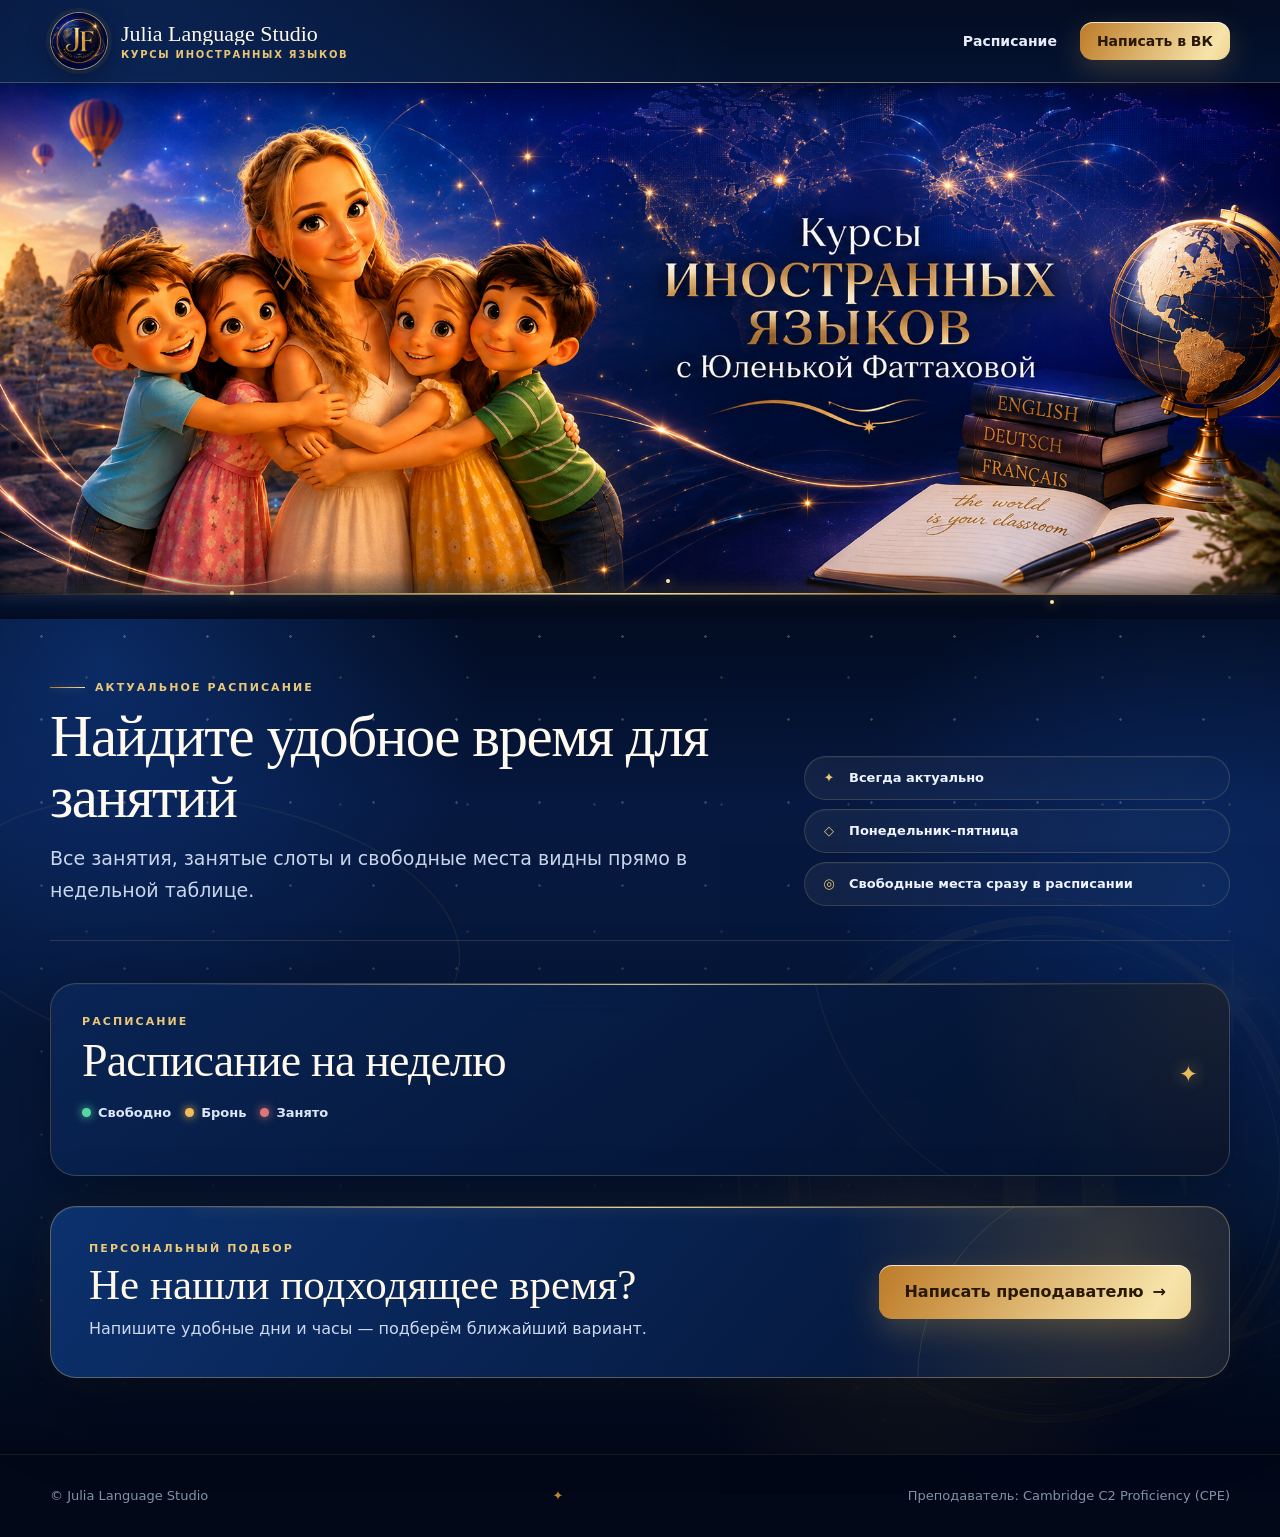
==== commit 076e501e: "Simplify public schedule and remove separate groups section" ====
--- a/index.html
+++ b/index.html
@@ -5,9 +5,9 @@
   <meta name="viewport" content="width=device-width, initial-scale=1">
   <meta name="theme-color" content="#020b20">
   <title>Julia Language Studio — расписание</title>
-  <meta name="description" content="Актуальное расписание и места в группах Julia Language Studio.">
-  <link rel="stylesheet" href="styles.css?v=8">
-  <link rel="stylesheet" href="schedule-grid.css?v=2">
+  <meta name="description" content="Актуальное недельное расписание Julia Language Studio.">
+  <link rel="stylesheet" href="styles.css?v=9">
+  <link rel="stylesheet" href="schedule-grid.css?v=3">
 </head>
 <body class="public-body">
   <header class="topbar" id="top">
@@ -37,12 +37,12 @@
       <div class="intro-copy">
         <div class="eyebrow"><span></span> Актуальное расписание</div>
         <h1>Найдите удобное время для занятий</h1>
-        <p>Недельное расписание, свободные окна и места в мини-группах — всё в одном месте.</p>
+        <p>Все занятия, занятые слоты и свободные места видны прямо в недельной таблице.</p>
       </div>
       <div class="hero-badges" aria-label="Преимущества">
         <span class="badge"><span aria-hidden="true">✦</span> Всегда актуально</span>
         <span class="badge"><span aria-hidden="true">◇</span> Понедельник–пятница</span>
-        <span class="badge"><span aria-hidden="true">◎</span> 10 занятий в день</span>
+        <span class="badge"><span aria-hidden="true">◎</span> Свободные места сразу в расписании</span>
       </div>
     </section>
 
@@ -52,11 +52,9 @@
           <div>
             <div class="section-kicker">Расписание</div>
             <h2>Расписание на неделю</h2>
-            <p id="updatedText">Загружаю актуальное расписание…</p>
           </div>
           <span class="section-ornament" aria-hidden="true">✦</span>
         </div>
-        <div id="notice" class="notice hidden"></div>
 
         <div class="schedule-legend" aria-label="Обозначения статусов">
           <span><i class="legend-dot legend-free"></i>Свободно</span>
@@ -67,18 +65,6 @@
         <div class="weekly-scroll" aria-live="polite">
           <div id="weeklySchedule"></div>
         </div>
-      </section>
-
-      <section class="section schedule-shell groups-shell reveal" id="groupsSection">
-        <div class="section-head">
-          <div>
-            <div class="section-kicker">Набор открыт</div>
-            <h2>Места в группах</h2>
-            <p>Группы, к которым можно присоединиться прямо сейчас.</p>
-          </div>
-          <span class="section-ornament" aria-hidden="true">✦</span>
-        </div>
-        <div class="grid" id="groupsGrid" aria-live="polite"></div>
       </section>
 
       <section class="cta reveal">
@@ -102,6 +88,6 @@
     </div>
   </footer>
 
-  <script src="app.js?v=8"></script>
+  <script src="app.js?v=9"></script>
 </body>
 </html>
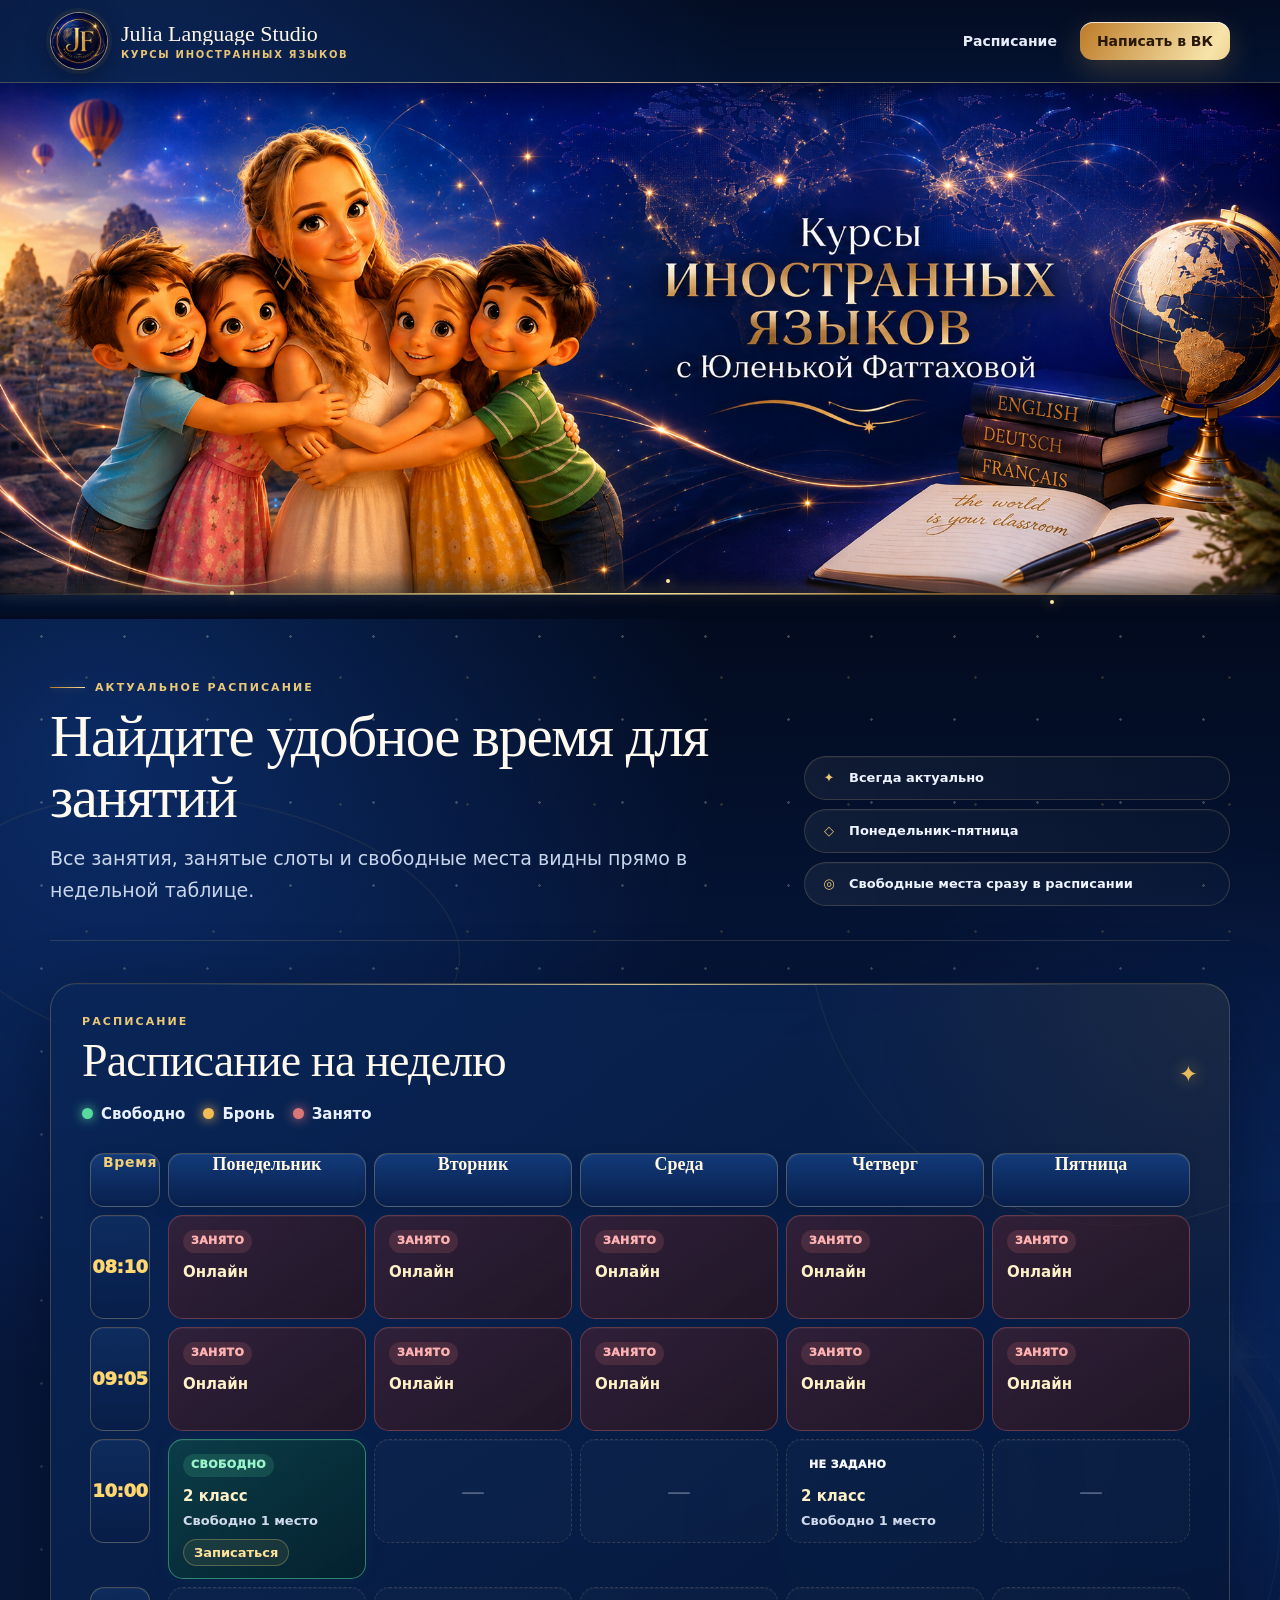
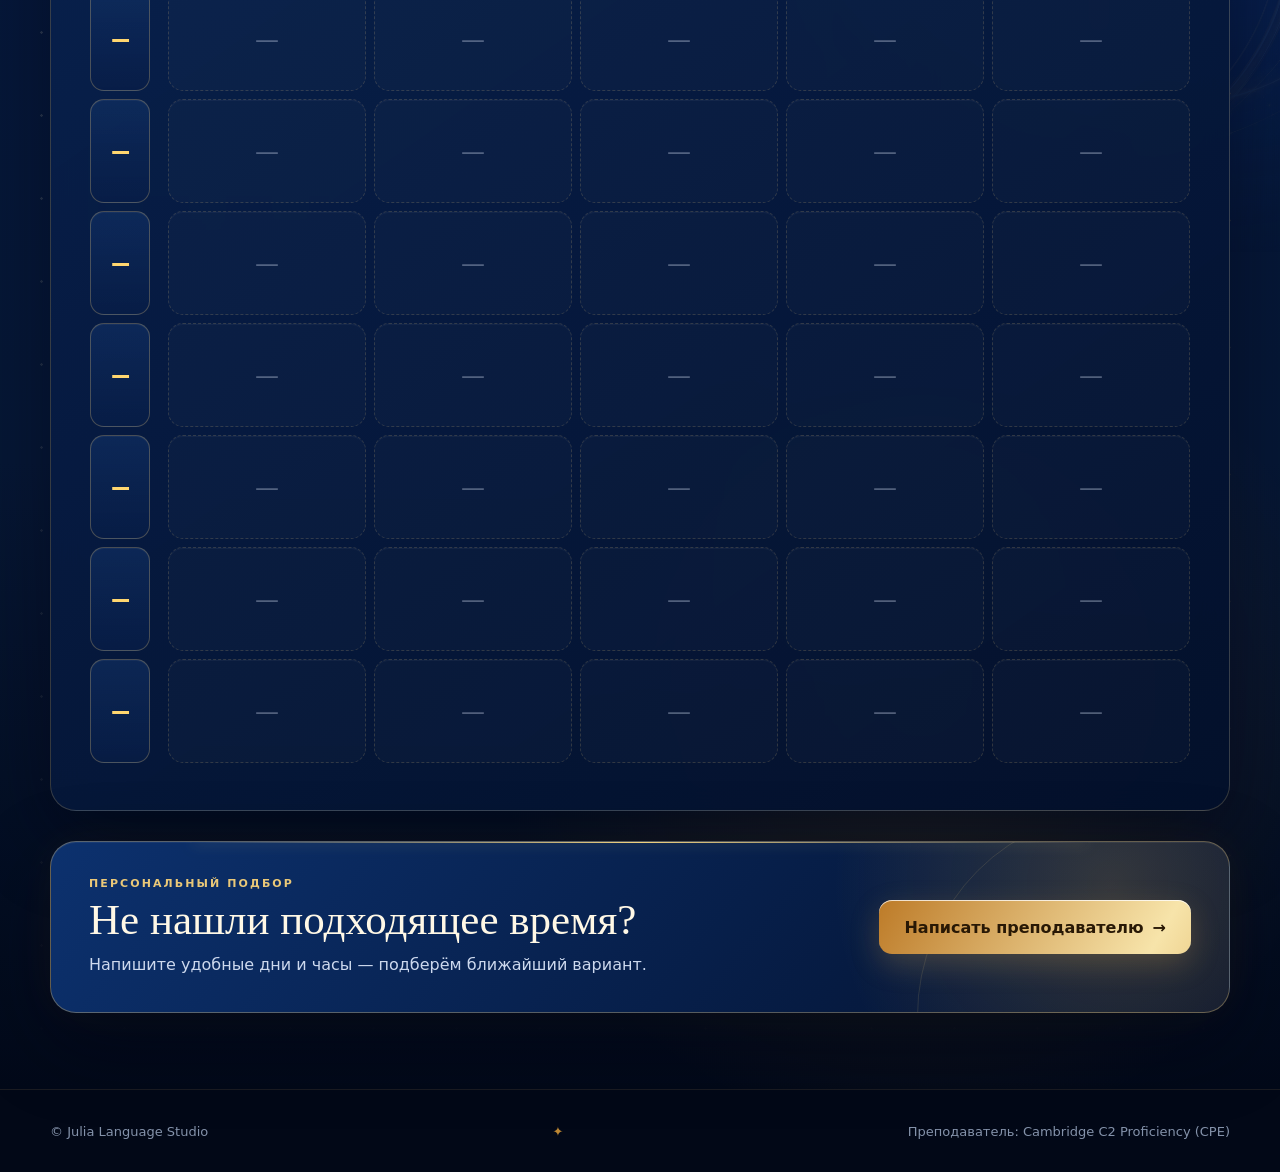
==== commit ffdee078: "Bust schedule stylesheet cache after readability update" ====
--- a/index.html
+++ b/index.html
@@ -7,7 +7,7 @@
   <title>Julia Language Studio — расписание</title>
   <meta name="description" content="Актуальное недельное расписание Julia Language Studio.">
   <link rel="stylesheet" href="styles.css?v=9">
-  <link rel="stylesheet" href="schedule-grid.css?v=3">
+  <link rel="stylesheet" href="schedule-grid.css?v=4">
 </head>
 <body class="public-body">
   <header class="topbar" id="top">
--- a/schedule-grid.css
+++ b/schedule-grid.css
@@ -4,23 +4,23 @@
   z-index: 1;
   display: flex;
   flex-wrap: wrap;
-  gap: 14px;
-  margin: 4px 0 18px;
-  color: #dce7fa;
-  font-size: 13px;
-  font-weight: 700;
+  gap: 18px;
+  margin: 6px 0 22px;
+  color: #e9f0ff;
+  font-size: 15px;
+  font-weight: 800;
 }
 .schedule-legend > span {
   display: inline-flex;
   align-items: center;
-  gap: 7px;
+  gap: 8px;
 }
 .legend-dot {
-  width: 9px;
-  height: 9px;
+  width: 11px;
+  height: 11px;
   border-radius: 50%;
   display: inline-block;
-  box-shadow: 0 0 10px currentColor;
+  box-shadow: 0 0 12px currentColor;
 }
 .legend-free { color: #58d9a0; background: #58d9a0; }
 .legend-hold { color: #f2bd55; background: #f2bd55; }
@@ -31,16 +31,16 @@
   z-index: 1;
   width: 100%;
   overflow-x: auto;
-  padding-bottom: 6px;
-  scrollbar-color: rgba(237, 201, 118, .45) rgba(255,255,255,.04);
-}
-.weekly-scroll::-webkit-scrollbar { height: 10px; }
+  padding-bottom: 8px;
+  scrollbar-color: rgba(237, 201, 118, .52) rgba(255,255,255,.04);
+}
+.weekly-scroll::-webkit-scrollbar { height: 11px; }
 .weekly-scroll::-webkit-scrollbar-track { background: rgba(255,255,255,.035); border-radius: 999px; }
-.weekly-scroll::-webkit-scrollbar-thumb { background: rgba(237,201,118,.38); border-radius: 999px; }
+.weekly-scroll::-webkit-scrollbar-thumb { background: rgba(237,201,118,.46); border-radius: 999px; }
 
 .weekly-table {
   width: 100%;
-  min-width: 1040px;
+  min-width: 1100px;
   border-collapse: separate;
   border-spacing: 8px;
   table-layout: fixed;
@@ -51,126 +51,142 @@
   vertical-align: top;
 }
 .weekly-table thead th {
-  height: 48px;
-  padding: 0 10px;
-  border: 1px solid rgba(240,205,126,.23);
+  height: 54px;
+  padding: 0 12px;
+  border: 1px solid rgba(240,205,126,.28);
   border-radius: 14px;
   color: #fff7df;
-  background: linear-gradient(180deg, rgba(20,61,126,.86), rgba(8,31,76,.94));
+  background: linear-gradient(180deg, rgba(20,61,126,.92), rgba(8,31,76,.98));
   font-family: Georgia, "Times New Roman", serif;
-  font-size: 16px;
-  font-weight: 500;
+  font-size: 18px;
+  font-weight: 600;
   text-align: center;
-  box-shadow: inset 0 1px 0 rgba(255,255,255,.05);
+  box-shadow: inset 0 1px 0 rgba(255,255,255,.06), 0 7px 18px rgba(0,8,30,.12);
 }
 .lesson-corner {
-  width: 54px;
-  color: #eac878 !important;
+  width: 70px;
+  color: #f4cf75 !important;
   font-family: Inter, ui-sans-serif, system-ui, sans-serif !important;
-  font-size: 12px !important;
+  font-size: 14px !important;
   font-weight: 900 !important;
-  letter-spacing: .08em;
+  letter-spacing: .05em;
 }
 .day-short { display: none; }
 .lesson-number {
-  width: 54px;
+  width: 70px;
   text-align: center;
 }
 .lesson-number span {
-  width: 44px;
-  min-height: 86px;
+  width: 60px;
+  min-height: 104px;
   display: grid;
   place-items: center;
+  border: 1px solid rgba(240,205,126,.28);
+  border-radius: 14px;
+  color: #ffd66f;
+  background: linear-gradient(180deg, rgba(20,55,110,.50), rgba(8,30,72,.72));
+  font-size: 18px;
+  font-weight: 950;
+  letter-spacing: -.02em;
+  box-shadow: inset 0 1px 0 rgba(255,255,255,.04);
+}
+
+.week-cell {
+  min-height: 104px;
+  height: 100%;
+  padding: 14px 14px 12px;
   border: 1px solid rgba(240,205,126,.17);
-  border-radius: 14px;
-  color: #eac878;
-  background: rgba(255,255,255,.035);
-  font-size: 15px;
-  font-weight: 900;
-}
-
-.week-cell {
-  min-height: 86px;
-  height: 100%;
-  padding: 11px 12px 10px;
-  border: 1px solid rgba(240,205,126,.14);
   border-radius: 15px;
-  background: linear-gradient(145deg, rgba(12,42,94,.68), rgba(4,22,55,.86));
-  box-shadow: inset 0 1px 0 rgba(255,255,255,.035);
+  background: linear-gradient(145deg, rgba(12,42,94,.72), rgba(4,22,55,.90));
+  box-shadow: inset 0 1px 0 rgba(255,255,255,.04);
   transition: transform .2s ease, border-color .2s ease, box-shadow .2s ease;
 }
 .week-cell-top {
   display: flex;
   align-items: flex-start;
   justify-content: space-between;
-  gap: 7px;
+  gap: 8px;
 }
 .week-time {
   color: #fff;
-  font-size: 18px;
+  font-size: 19px;
   line-height: 1;
   letter-spacing: -.02em;
 }
 .week-status {
-  padding: 4px 6px;
+  padding: 5px 8px;
   border-radius: 999px;
-  font-size: 9px;
-  font-weight: 900;
+  font-size: 11px;
+  line-height: 1.15;
+  font-weight: 950;
   white-space: nowrap;
   text-transform: uppercase;
-  letter-spacing: .04em;
+  letter-spacing: .035em;
 }
 .week-title {
-  margin-top: 8px;
+  margin-top: 10px;
   color: #fff1c7;
-  font-size: 12px;
-  font-weight: 800;
-  line-height: 1.25;
+  font-size: 15px;
+  font-weight: 850;
+  line-height: 1.28;
 }
 .week-details {
-  margin-top: 4px;
-  color: #aebbd3;
-  font-size: 10px;
-  line-height: 1.3;
+  margin-top: 6px;
+  color: #d0daec;
+  font-size: 13px;
+  font-weight: 550;
+  line-height: 1.36;
 }
 .week-book {
   display: inline-flex;
-  margin-top: 8px;
-  color: #f1cc75;
-  font-size: 10px;
-  font-weight: 850;
+  align-items: center;
+  justify-content: center;
+  margin-top: 10px;
+  padding: 6px 10px;
+  border: 1px solid rgba(241,204,117,.30);
+  border-radius: 999px;
+  color: #ffe39a;
+  background: rgba(241,204,117,.08);
+  font-size: 13px;
+  line-height: 1;
+  font-weight: 900;
   text-decoration: none;
 }
 .week-dash {
-  min-height: 62px;
+  min-height: 76px;
   display: grid;
   place-items: center;
-  color: rgba(199,211,232,.36);
-  font-size: 20px;
+  color: rgba(199,211,232,.38);
+  font-size: 24px;
 }
 .week-empty { background: rgba(255,255,255,.018); border-style: dashed; }
 .week-free {
-  border-color: rgba(88,217,160,.34);
-  background: linear-gradient(145deg, rgba(14,82,70,.50), rgba(4,34,45,.82));
-}
-.week-free .week-status { color: #77e9b5; background: rgba(88,217,160,.12); }
+  border-color: rgba(88,217,160,.50);
+  background: linear-gradient(145deg, rgba(14,82,70,.60), rgba(4,34,45,.90));
+  box-shadow: inset 0 1px 0 rgba(255,255,255,.04), 0 0 20px rgba(88,217,160,.05);
+}
+.week-free .week-status { color: #9af3c9; background: rgba(88,217,160,.16); }
 .week-hold {
-  border-color: rgba(242,189,85,.34);
-  background: linear-gradient(145deg, rgba(93,66,17,.48), rgba(49,34,10,.82));
-}
-.week-hold .week-status { color: #f4cb77; background: rgba(242,189,85,.12); }
+  border-color: rgba(242,189,85,.42);
+  background: linear-gradient(145deg, rgba(93,66,17,.58), rgba(49,34,10,.88));
+}
+.week-hold .week-status { color: #ffe09b; background: rgba(242,189,85,.15); }
 .week-busy {
-  border-color: rgba(220,119,119,.28);
-  background: linear-gradient(145deg, rgba(73,34,48,.50), rgba(35,22,37,.84));
-  opacity: .8;
-}
-.week-busy .week-status { color: #ee9a9a; background: rgba(220,119,119,.12); }
+  border-color: rgba(220,119,119,.34);
+  background: linear-gradient(145deg, rgba(73,34,48,.62), rgba(35,22,37,.92));
+  opacity: 1;
+}
+.week-busy .week-status { color: #ffb2b2; background: rgba(220,119,119,.16); }
 
 @media (hover:hover) {
   .week-cell:not(.week-empty):hover {
     transform: translateY(-2px);
-    border-color: rgba(245,211,132,.46);
-    box-shadow: 0 12px 28px rgba(0,4,18,.24), 0 0 18px rgba(214,168,78,.06);
+    border-color: rgba(245,211,132,.52);
+    box-shadow: 0 12px 28px rgba(0,4,18,.28), 0 0 20px rgba(214,168,78,.08);
+  }
+  .week-book:hover {
+    background: rgba(241,204,117,.15);
+    border-color: rgba(241,204,117,.52);
   }
 }
 
@@ -197,7 +213,7 @@
   background: #eef3fb;
   border-radius: 10px;
 }
-.week-admin-table .admin-row-num { width: 44px; }
+.week-admin-table .admin-row-num { width: 54px; }
 .week-admin-cell {
   width: 100%;
   min-height: 64px;
@@ -216,13 +232,18 @@
 .week-admin-cell.active { outline: 3px solid rgba(40,110,225,.18); border-color: #5e91e9; }
 
 @media (max-width: 720px) {
-  .weekly-table { min-width: 820px; border-spacing: 6px; }
+  .schedule-legend { font-size: 14px; gap: 12px; }
+  .weekly-table { min-width: 940px; border-spacing: 6px; }
   .day-full { display: none; }
   .day-short { display: inline; }
-  .lesson-number span { min-height: 78px; }
-  .week-cell { min-height: 78px; padding: 9px; }
-  .week-time { font-size: 16px; }
-  .week-status { font-size: 8px; }
+  .weekly-table thead th { height: 50px; font-size: 17px; }
+  .lesson-corner, .lesson-number { width: 64px; }
+  .lesson-number span { width: 56px; min-height: 96px; font-size: 17px; }
+  .week-cell { min-height: 96px; padding: 12px; }
+  .week-status { font-size: 10px; }
+  .week-title { font-size: 14px; }
+  .week-details { font-size: 12px; }
+  .week-book { font-size: 12px; }
   .week-editor-form { grid-template-columns: 1fr; }
   .week-editor-form .full { grid-column: auto; }
 }
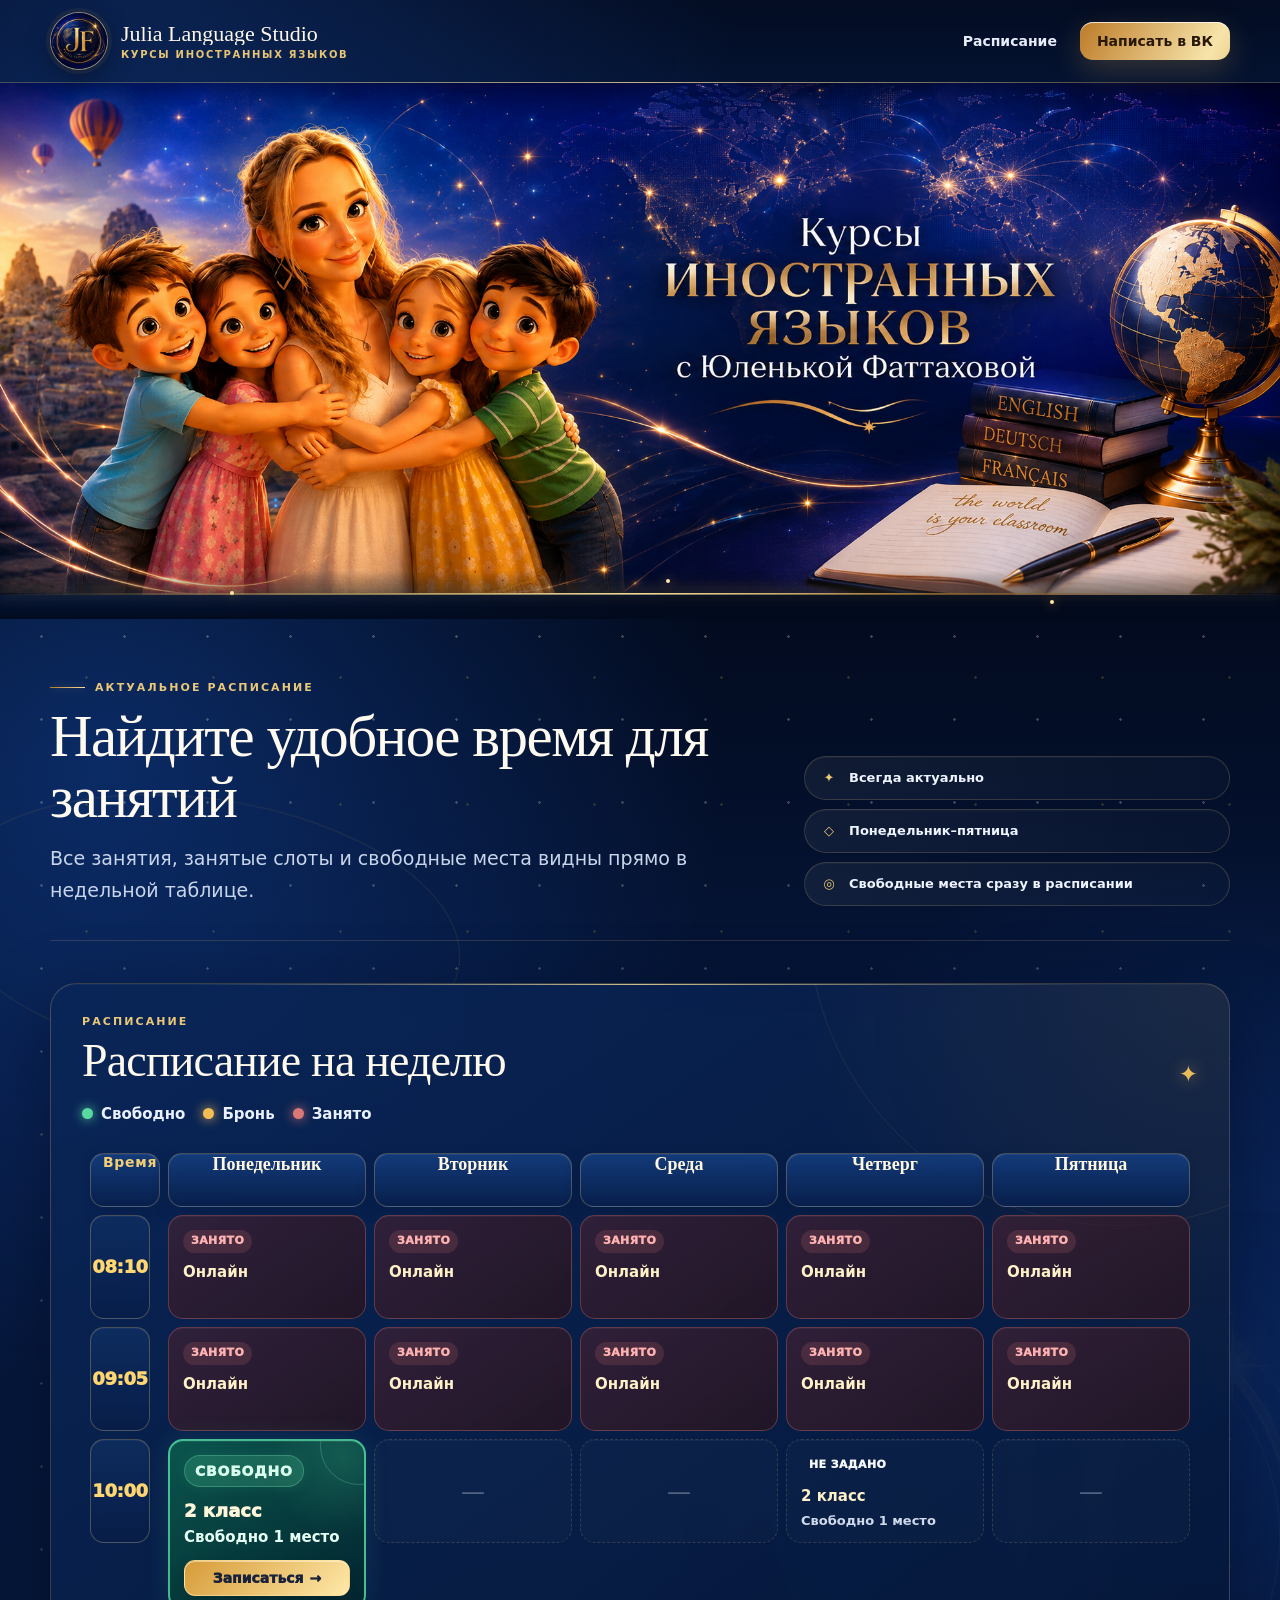
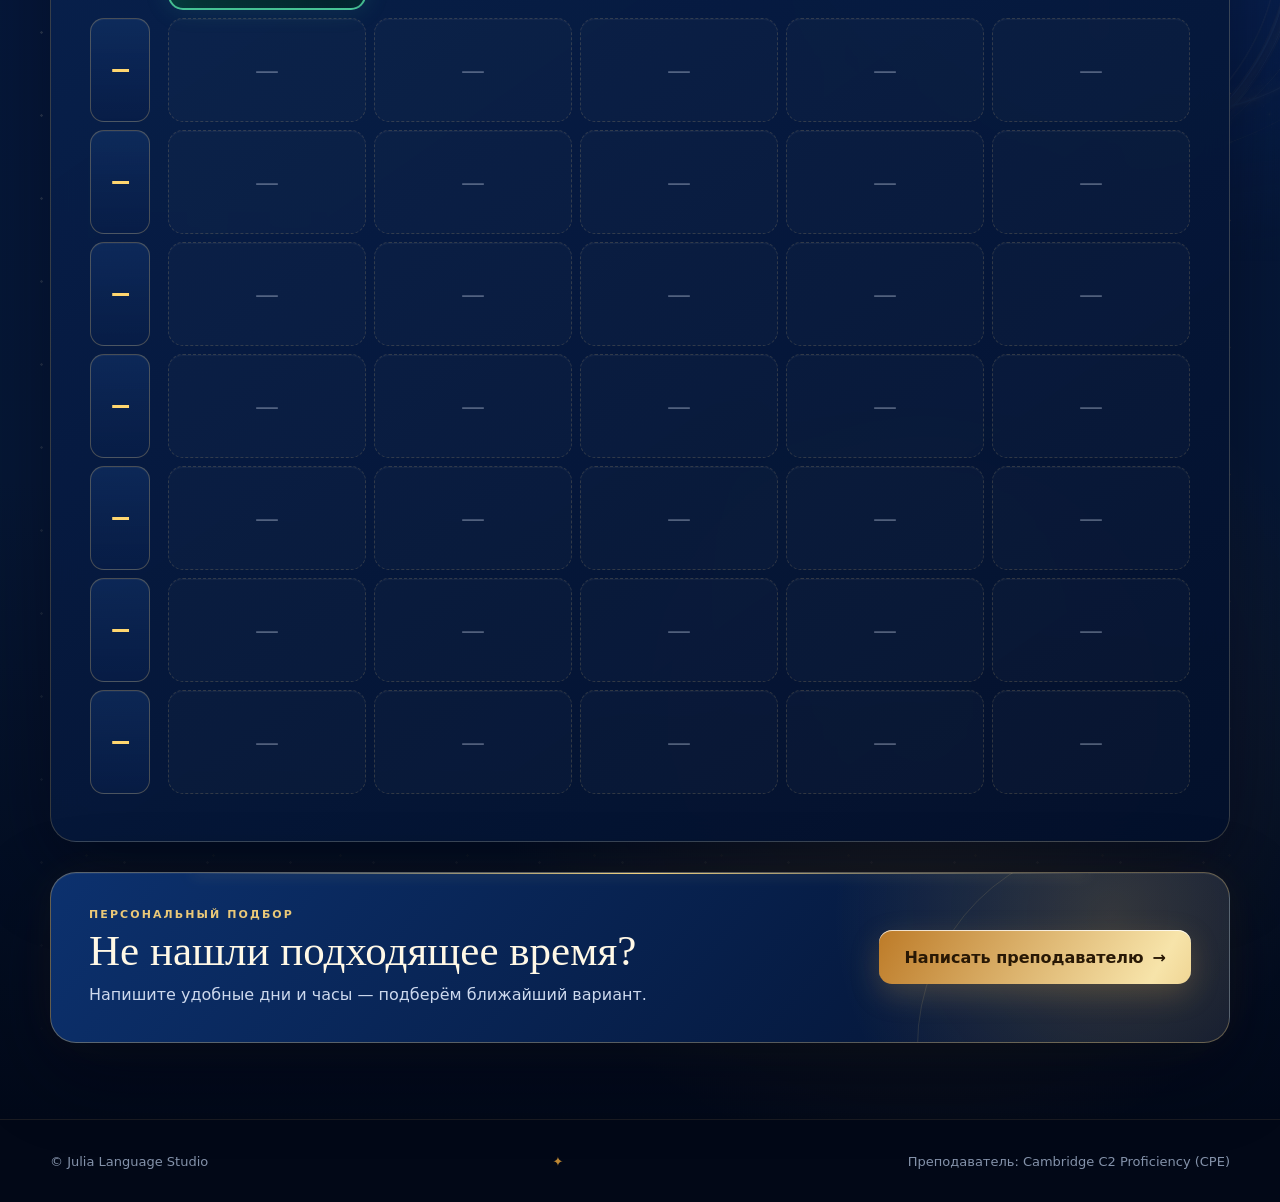
==== commit fba76114: "Refresh public booking script" ====
--- a/index.html
+++ b/index.html
@@ -88,6 +88,6 @@
     </div>
   </footer>
 
-  <script src="app.js?v=9"></script>
+  <script src="app.js?v=10"></script>
 </body>
 </html>
--- a/schedule-grid.css
+++ b/schedule-grid.css
@@ -92,6 +92,7 @@
 }
 
 .week-cell {
+  position: relative;
   min-height: 104px;
   height: 100%;
   padding: 14px 14px 12px;
@@ -141,6 +142,7 @@
   display: inline-flex;
   align-items: center;
   justify-content: center;
+  gap: 6px;
   margin-top: 10px;
   padding: 6px 10px;
   border: 1px solid rgba(241,204,117,.30);
@@ -161,11 +163,57 @@
 }
 .week-empty { background: rgba(255,255,255,.018); border-style: dashed; }
 .week-free {
-  border-color: rgba(88,217,160,.50);
-  background: linear-gradient(145deg, rgba(14,82,70,.60), rgba(4,34,45,.90));
-  box-shadow: inset 0 1px 0 rgba(255,255,255,.04), 0 0 20px rgba(88,217,160,.05);
-}
-.week-free .week-status { color: #9af3c9; background: rgba(88,217,160,.16); }
+  overflow: hidden;
+  border: 2px solid rgba(91,235,174,.74);
+  background:
+    radial-gradient(circle at 90% 10%, rgba(91,235,174,.16), transparent 34%),
+    linear-gradient(145deg, rgba(12,100,78,.78), rgba(3,38,48,.96));
+  box-shadow: inset 0 1px 0 rgba(255,255,255,.07), 0 0 26px rgba(88,217,160,.13);
+}
+.week-free::after {
+  content: '';
+  position: absolute;
+  width: 76px;
+  height: 76px;
+  right: -34px;
+  top: -34px;
+  border-radius: 50%;
+  border: 1px solid rgba(135,245,197,.24);
+  pointer-events: none;
+}
+.week-free .week-status {
+  padding: 7px 10px;
+  color: #d9ffed;
+  background: rgba(88,217,160,.22);
+  border: 1px solid rgba(141,246,199,.25);
+  font-size: 14px;
+  letter-spacing: .055em;
+  box-shadow: 0 0 14px rgba(88,217,160,.12);
+}
+.week-free .week-title {
+  margin-top: 12px;
+  color: #fff6d9;
+  font-size: 18px;
+  font-weight: 950;
+}
+.week-free .week-details {
+  margin-top: 5px;
+  color: #e6fff4;
+  font-size: 15px;
+  font-weight: 750;
+}
+.week-free .week-book {
+  width: 100%;
+  margin-top: 12px;
+  padding: 10px 12px;
+  border: 1px solid rgba(255,229,160,.68);
+  border-radius: 11px;
+  color: #17213b;
+  background: linear-gradient(135deg, #d69b38, #ffe9a9);
+  font-size: 14px;
+  font-weight: 950;
+  box-shadow: 0 8px 20px rgba(0,0,0,.16), inset 0 1px 0 rgba(255,255,255,.45);
+}
 .week-hold {
   border-color: rgba(242,189,85,.42);
   background: linear-gradient(145deg, rgba(93,66,17,.58), rgba(49,34,10,.88));
@@ -184,9 +232,13 @@
     border-color: rgba(245,211,132,.52);
     box-shadow: 0 12px 28px rgba(0,4,18,.28), 0 0 20px rgba(214,168,78,.08);
   }
-  .week-book:hover {
-    background: rgba(241,204,117,.15);
-    border-color: rgba(241,204,117,.52);
+  .week-free:hover {
+    border-color: rgba(111,255,190,.92);
+    box-shadow: 0 14px 32px rgba(0,4,18,.28), 0 0 28px rgba(88,217,160,.18);
+  }
+  .week-free .week-book:hover {
+    transform: translateY(-1px);
+    background: linear-gradient(135deg, #e2aa49, #fff0bd);
   }
 }
 
@@ -226,10 +278,42 @@
 }
 .week-admin-cell strong { display: block; color: #15356c; font-size: 14px; }
 .week-admin-cell small { display: block; margin-top: 3px; color: #7a879d; font-size: 10px; }
-.week-admin-cell[data-status="free"] { border-color: #9bdcc1; background: #f0fbf6; }
+.week-admin-cell[data-status="free"] { border-color: #73cfaa; background: #eafaf3; box-shadow: inset 4px 0 0 #35ad79; }
 .week-admin-cell[data-status="hold"] { border-color: #f0d08a; background: #fff9ea; }
 .week-admin-cell[data-status="busy"] { border-color: #e5b0b0; background: #fff4f4; }
 .week-admin-cell.active { outline: 3px solid rgba(40,110,225,.18); border-color: #5e91e9; }
+
+.admin-copy-box {
+  margin: 18px 0 6px;
+  padding: 16px;
+  border: 1px solid #dce5f3;
+  border-radius: 16px;
+  background: linear-gradient(135deg, #f8fbff, #f1f6fd);
+}
+.admin-copy-head strong {
+  display: block;
+  color: #102e64;
+  font-size: 16px;
+}
+.admin-copy-head span {
+  display: block;
+  margin-top: 3px;
+  color: #70809a;
+  font-size: 13px;
+}
+.admin-copy-grid {
+  display: grid;
+  grid-template-columns: minmax(220px, .8fr) 1.2fr;
+  gap: 14px;
+  align-items: end;
+  margin-top: 14px;
+}
+.admin-copy-actions {
+  display: flex;
+  flex-wrap: wrap;
+  gap: 10px;
+  align-items: center;
+}
 
 @media (max-width: 720px) {
   .schedule-legend { font-size: 14px; gap: 12px; }
@@ -238,12 +322,18 @@
   .day-short { display: inline; }
   .weekly-table thead th { height: 50px; font-size: 17px; }
   .lesson-corner, .lesson-number { width: 64px; }
-  .lesson-number span { width: 56px; min-height: 96px; font-size: 17px; }
-  .week-cell { min-height: 96px; padding: 12px; }
+  .lesson-number span { width: 56px; min-height: 106px; font-size: 17px; }
+  .week-cell { min-height: 106px; padding: 12px; }
   .week-status { font-size: 10px; }
   .week-title { font-size: 14px; }
   .week-details { font-size: 12px; }
   .week-book { font-size: 12px; }
+  .week-free .week-status { font-size: 13px; }
+  .week-free .week-title { font-size: 17px; }
+  .week-free .week-details { font-size: 14px; }
+  .week-free .week-book { font-size: 13px; padding: 9px 10px; }
   .week-editor-form { grid-template-columns: 1fr; }
   .week-editor-form .full { grid-column: auto; }
-}
+  .admin-copy-grid { grid-template-columns: 1fr; }
+  .admin-copy-actions .btn { width: 100%; }
+}
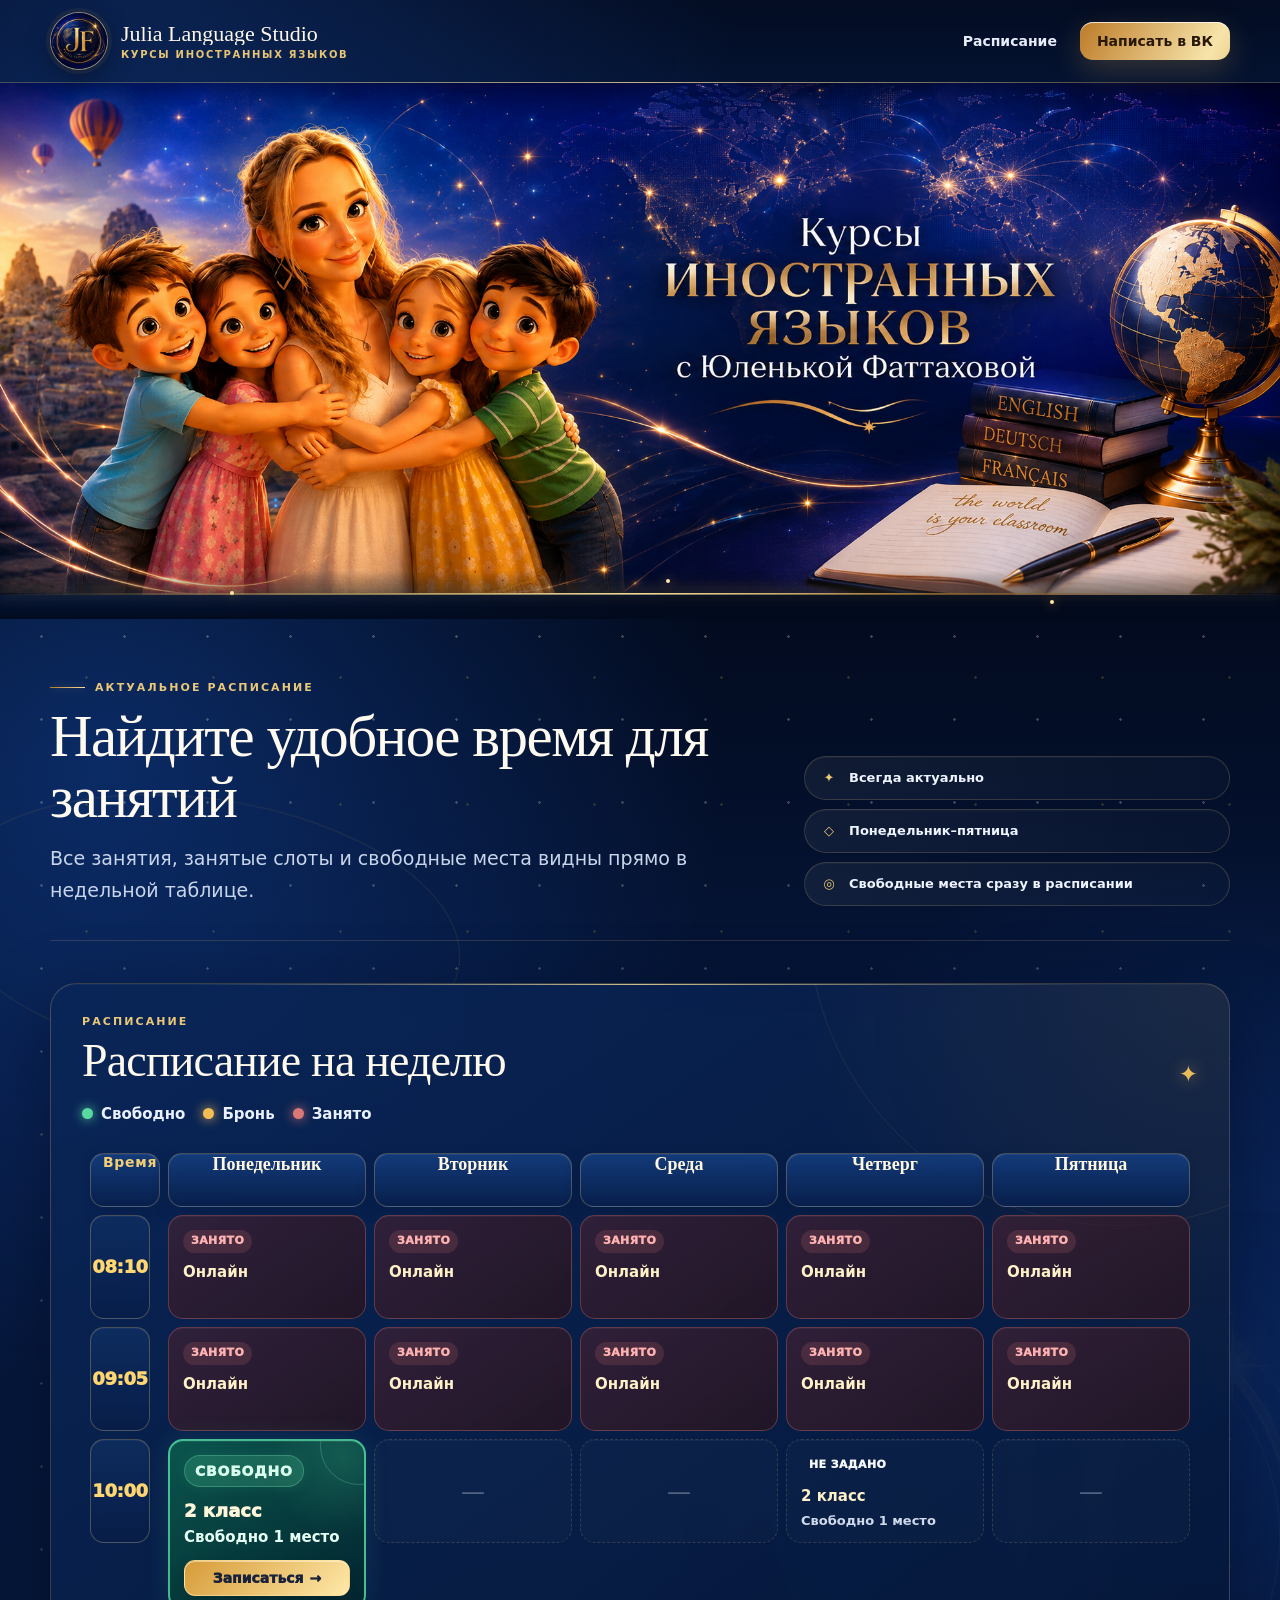
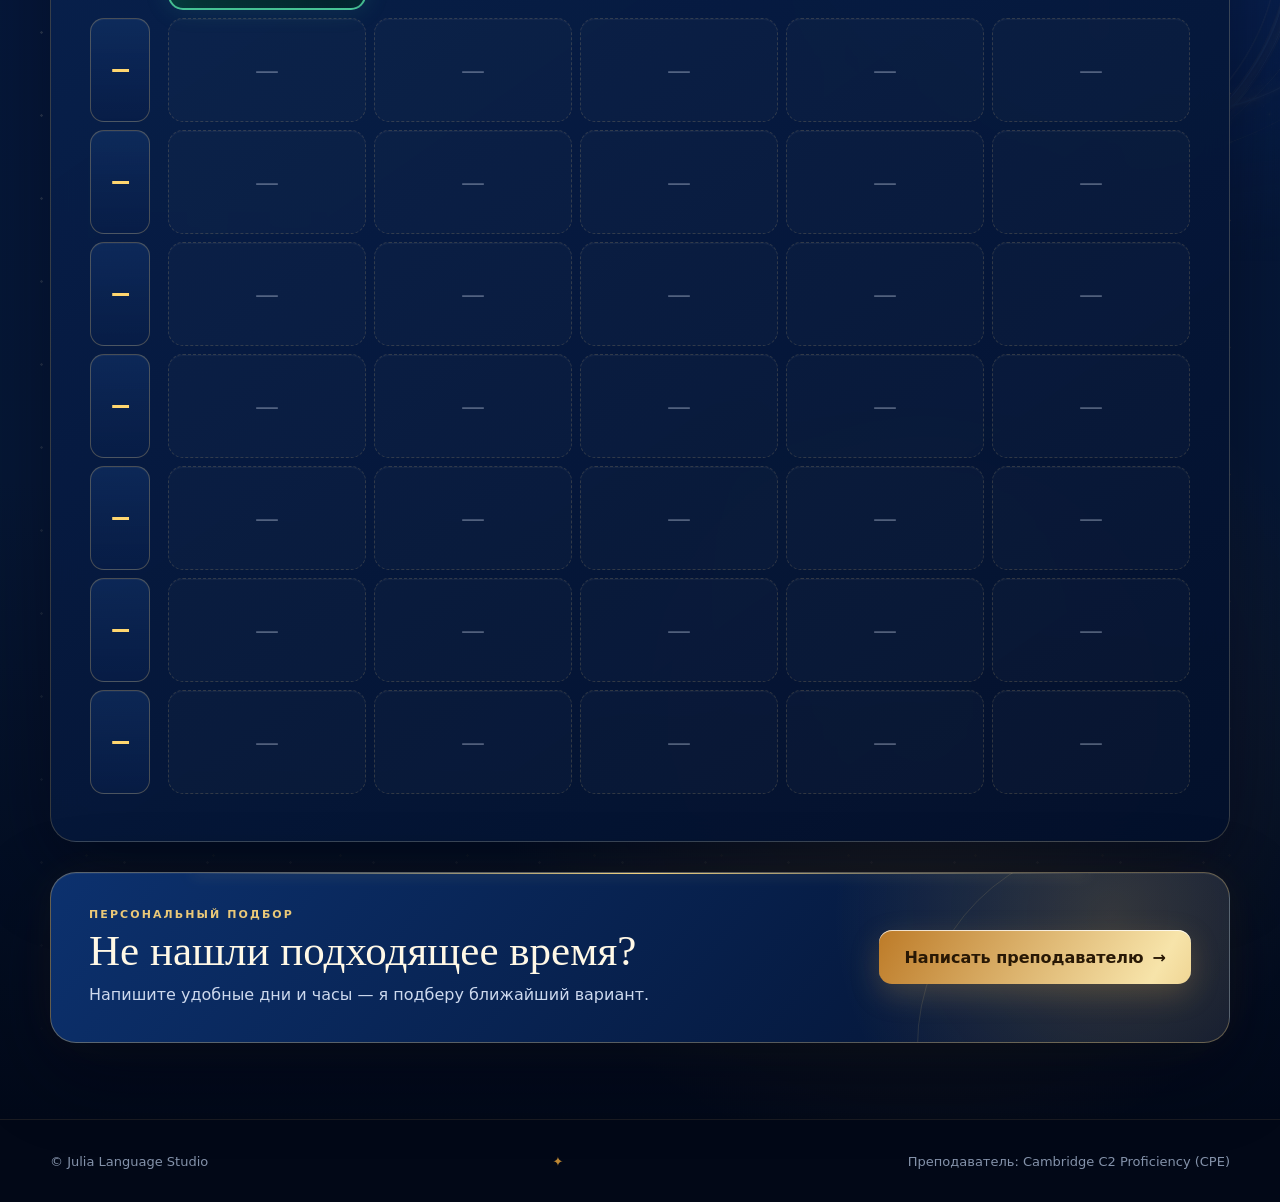
==== commit 26fce6f0: "Update personal contact CTA wording and links" ====
--- a/index.html
+++ b/index.html
@@ -21,7 +21,7 @@
       </a>
       <nav class="nav-actions" aria-label="Основная навигация">
         <a class="nav-link" href="#schedule">Расписание</a>
-        <a class="btn btn-gold btn-compact" href="https://vk.ru/club241020936" target="_blank" rel="noopener">Написать в ВК</a>
+        <a class="btn btn-gold btn-compact" href="https://vk.ru/yulenka.andreevna" target="_blank" rel="noopener">Написать в ВК</a>
       </nav>
     </div>
   </header>
@@ -71,10 +71,10 @@
         <div class="cta-copy">
           <div class="section-kicker">Персональный подбор</div>
           <h2>Не нашли подходящее время?</h2>
-          <p>Напишите удобные дни и часы — подберём ближайший вариант.</p>
+          <p>Напишите удобные дни и часы — я подберу ближайший вариант.</p>
         </div>
         <div class="cta-actions">
-          <a class="btn btn-gold btn-large" href="https://vk.ru/club241020936" target="_blank" rel="noopener">Написать преподавателю <span aria-hidden="true">→</span></a>
+          <a class="btn btn-gold btn-large" href="https://vk.ru/yulenka.andreevna" target="_blank" rel="noopener">Написать преподавателю <span aria-hidden="true">→</span></a>
         </div>
       </section>
     </div>
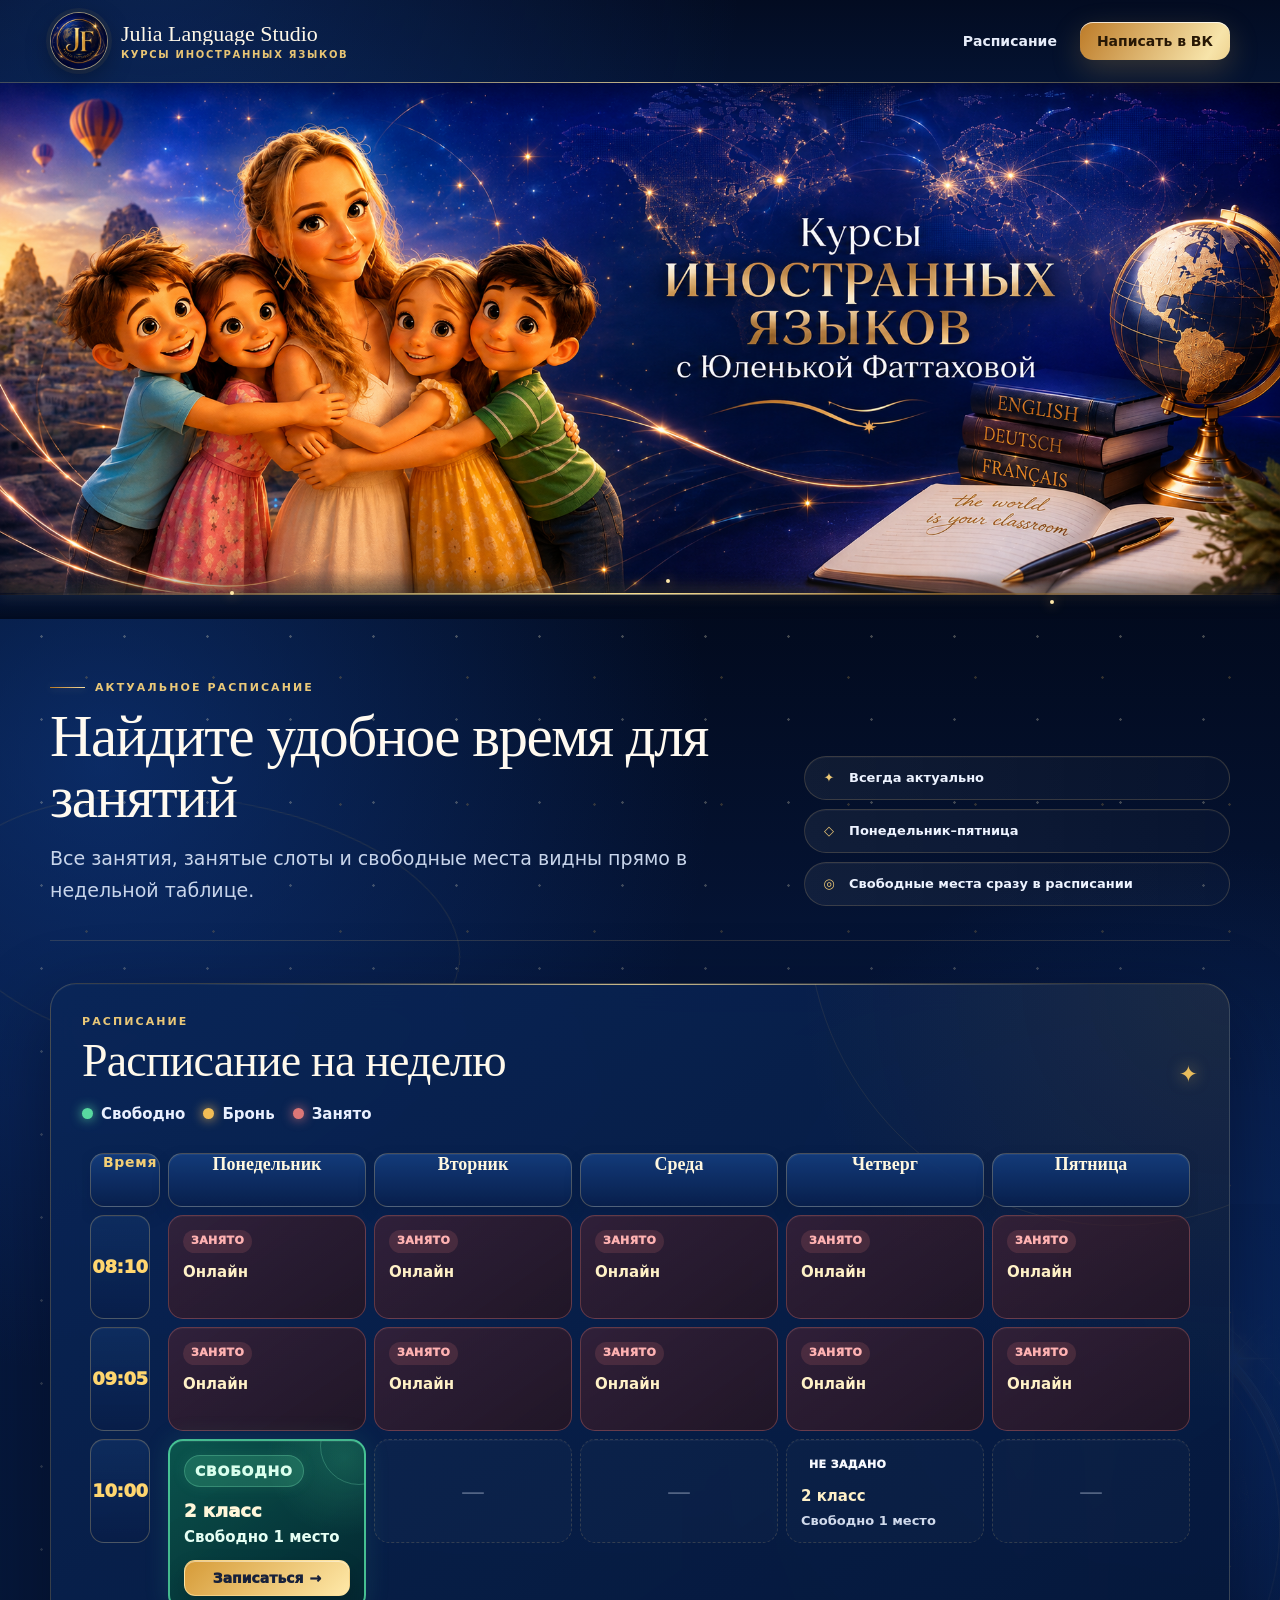
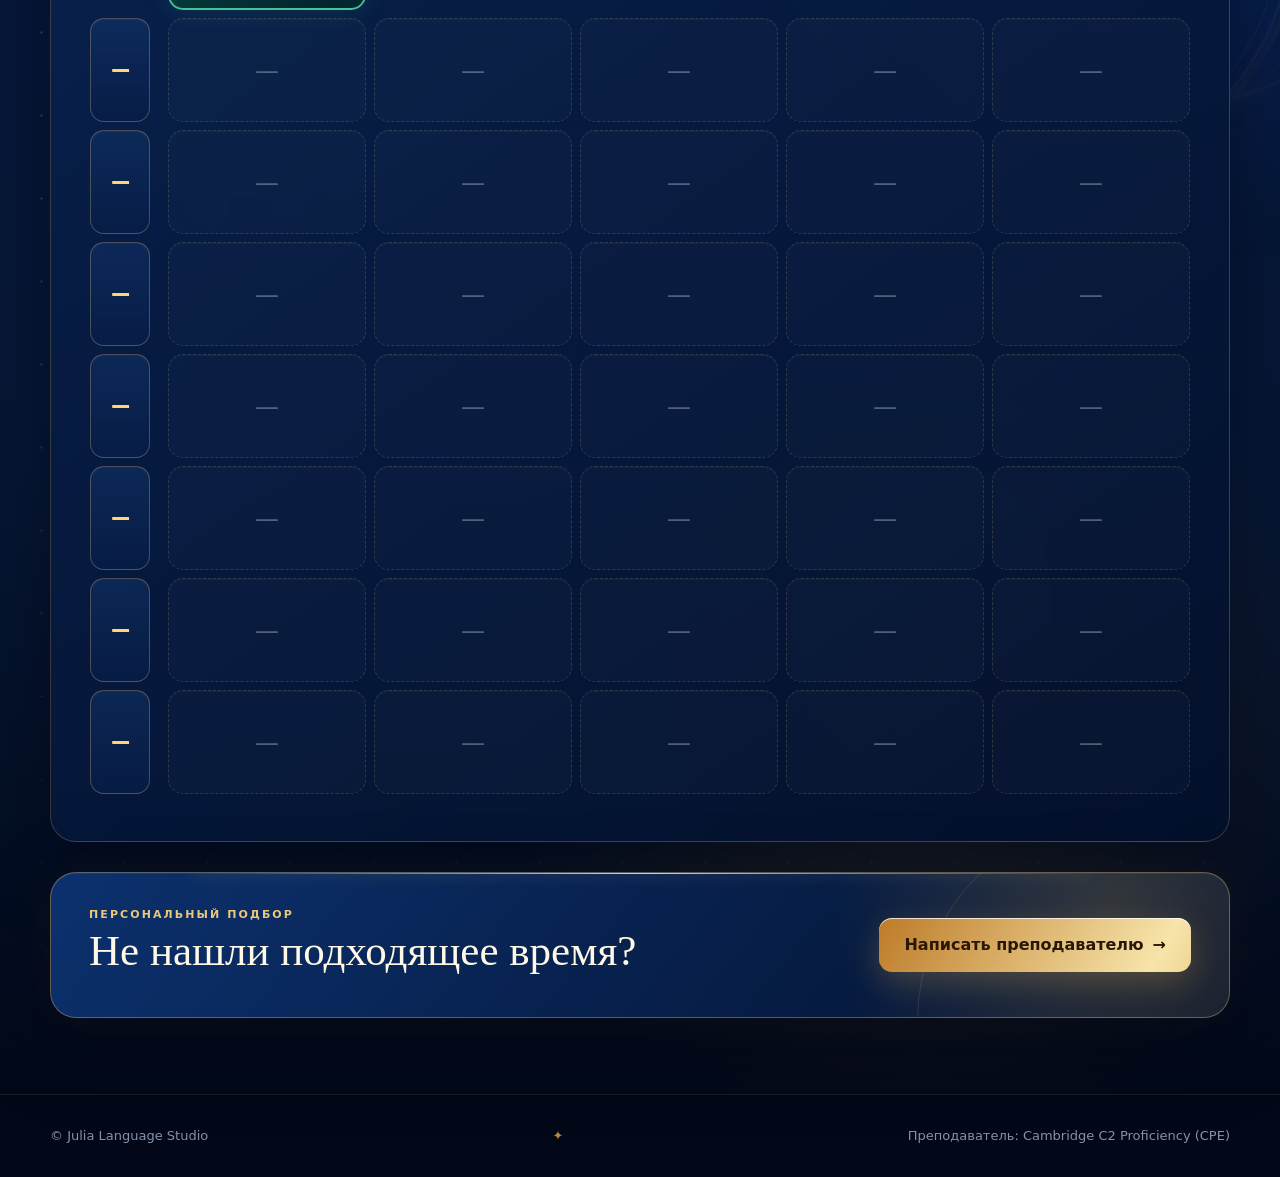
==== commit fdc9258a: "Remove CTA helper sentence" ====
--- a/index.html
+++ b/index.html
@@ -71,7 +71,6 @@
         <div class="cta-copy">
           <div class="section-kicker">Персональный подбор</div>
           <h2>Не нашли подходящее время?</h2>
-          <p>Напишите удобные дни и часы — я подберу ближайший вариант.</p>
         </div>
         <div class="cta-actions">
           <a class="btn btn-gold btn-large" href="https://vk.ru/yulenka.andreevna" target="_blank" rel="noopener">Написать преподавателю <span aria-hidden="true">→</span></a>
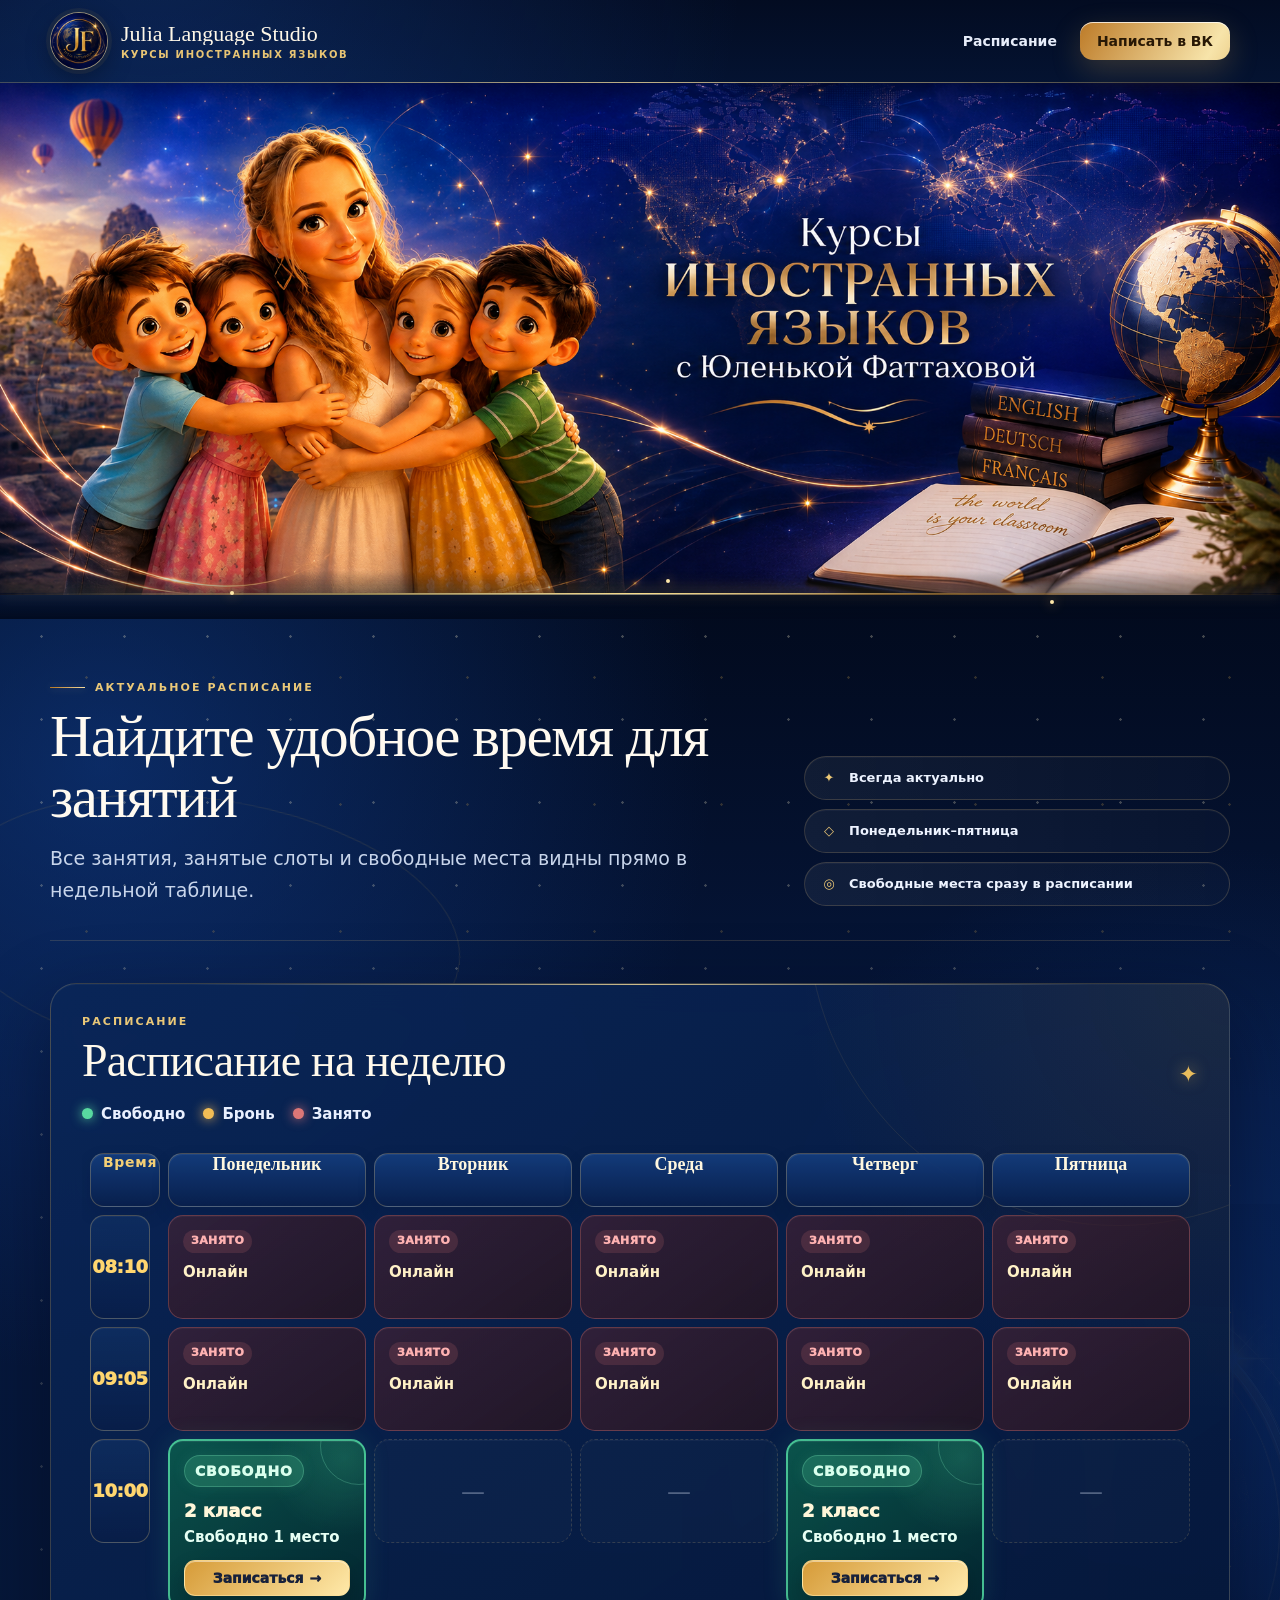
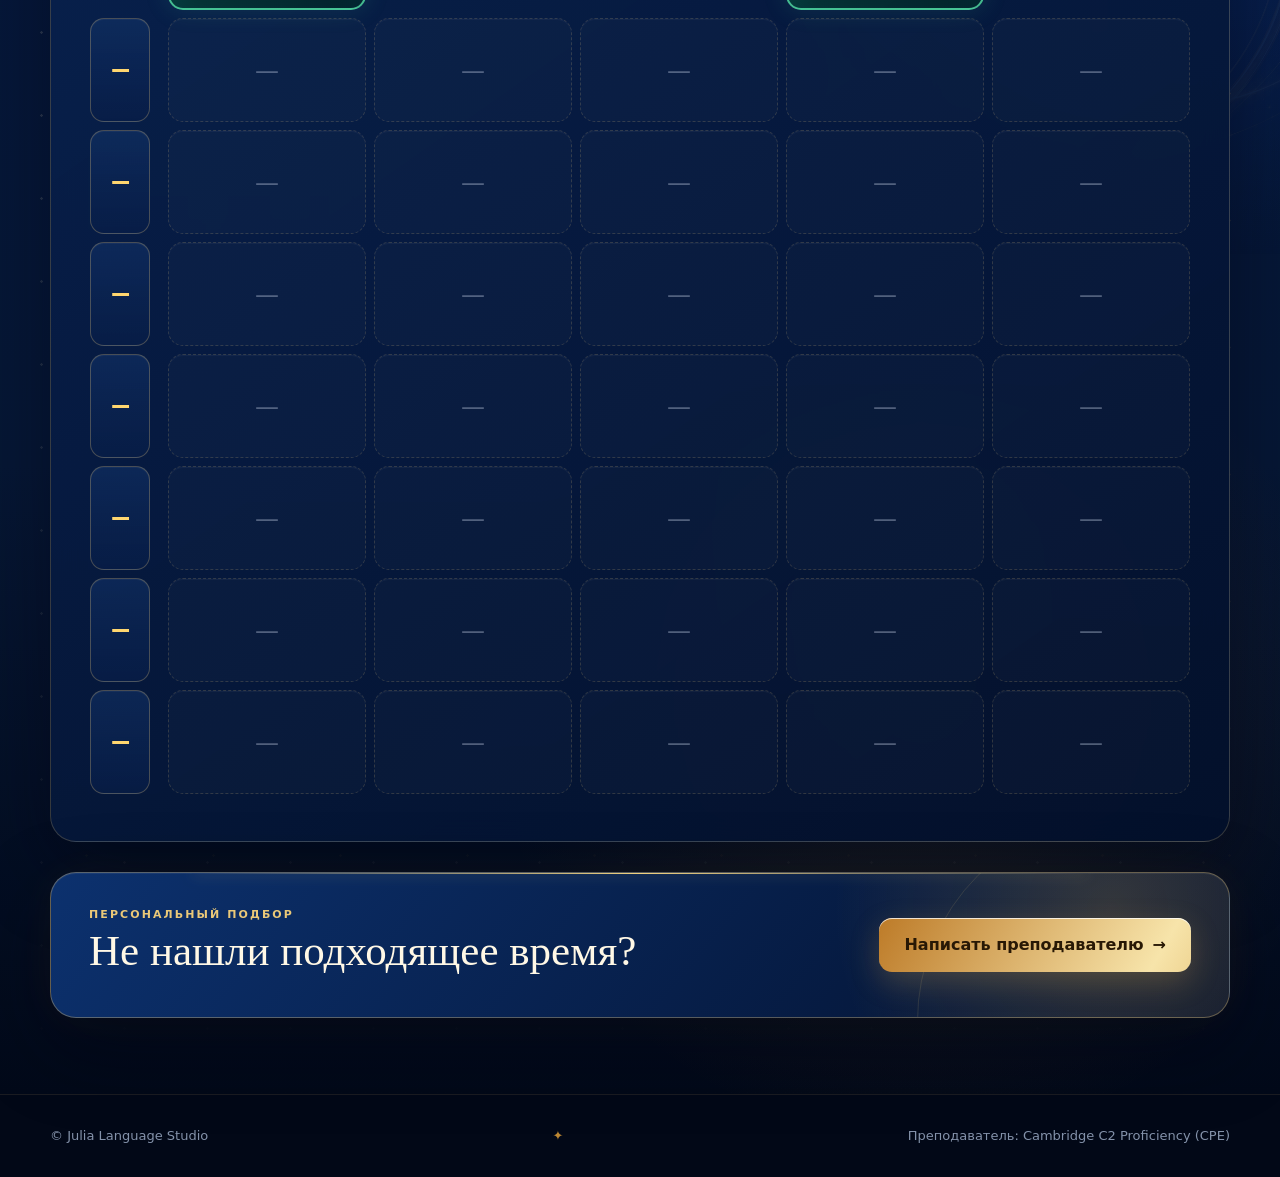
==== commit 2456453d: "Bump schedule script version" ====
--- a/index.html
+++ b/index.html
@@ -87,6 +87,6 @@
     </div>
   </footer>
 
-  <script src="app.js?v=10"></script>
+  <script src="app.js?v=11"></script>
 </body>
 </html>
